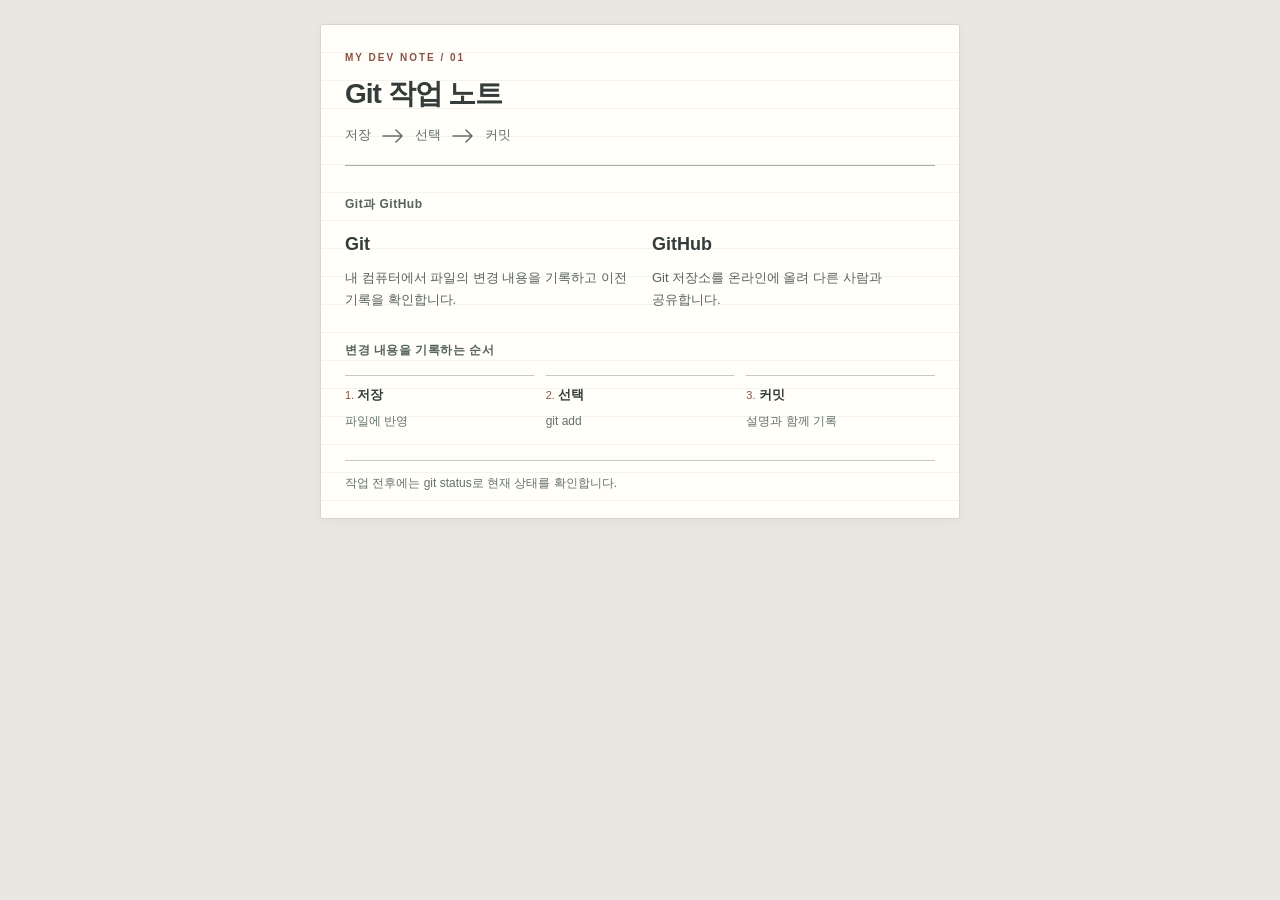
==== git-notes.html @ 7dfa33a7 "GIT과 Github 개념 정리" ====
<!doctype html>
<html lang="ko">
  <head>
    <meta charset="UTF-8" />
    <meta name="viewport" content="width=device-width, initial-scale=1.0" />
    <title>Git 작업 노트</title>
    <link rel="stylesheet" href="git-notes.css" />
  </head>
  <body>
    <main class="note">
      <header>
        <p class="label">MY DEV NOTE / 01</p>

        <h1>Git 작업 노트</h1>
        <p
          class="note-sequence"
          aria-label="저장, 선택, 커밋 순서로 변경 내용을 기록합니다."
        >
          <span>저장</span>
          <svg
            class="flow-arrow"
            viewBox="0 0 24 16"
            aria-hidden="true"
            focusable="false"
          >
            <path d="M2 8h19M15 2l6 6-6 6" />
          </svg>
          <span>선택</span>
          <svg
            class="flow-arrow"
            viewBox="0 0 24 16"
            aria-hidden="true"
            focusable="false"
          >
            <path d="M2 8h19M15 2l6 6-6 6" />
          </svg>
          <span>커밋</span>
        </p>
      </header>
      <section class="concepts">
        <h2>Git과 GitHub</h2>
        <dl>
          <div>
            <dt>Git</dt>
            <dd>
              내 컴퓨터에서 파일의 변경 내용을 기록하고 이전 기록을 확인합니다.
            </dd>
          </div>
          <div>
            <dt>GitHub</dt>
            <dd>Git 저장소를 온라인에 올려 다른 사람과 공유합니다.</dd>
          </div>
        </dl>
      </section>
      <section class="workflow">
        <h2>변경 내용을 기록하는 순서</h2>
        <ol>
          <li><strong>저장</strong><span>파일에 반영</span></li>
          <li><strong>선택</strong><span>git add</span></li>
          <li><strong>커밋</strong><span>설명과 함께 기록</span></li>
        </ol>
      </section>
      <footer>작업 전후에는 git status로 현재 상태를 확인합니다.</footer>
    </main>
  </body>
</html>
---- git-notes.css ----
* {
  box-sizing: border-box;
}

body {
  margin: 0;
  padding: 24px 16px;
  background: #e9e7e2;
  color: #343b3b;
  font-family: -apple-system, BlinkMacSystemFont, "Segoe UI", sans-serif;
  font-size: 14px;
  line-height: 1.75;
  word-break: keep-all;
  overflow-wrap: break-word;
}

.note {
  max-width: 640px;
  margin: 0 auto;
  padding: 24px;
  background-color: #fffef9;
  background-image: repeating-linear-gradient(
    to bottom,
    transparent 0,
    transparent 27px,
    #8497a51a 27px,
    #8497a51a 28px
  );
  border: 1px solid #d9d6ce;
  border-radius: 2px;
  box-shadow: 0 3px 12px #343b3b0a;
}

.note > header {
  padding-bottom: 18px;
  border-bottom: 1px solid #a8ada6;
}

.label {
  margin: 0;
  color: #8a5145;
  font-size: 10px;
  font-weight: 600;
  letter-spacing: 2px;
}

h1 {
  margin: 8px 0 12px;
  font-size: 28px;
  font-weight: 650;
  letter-spacing: -1px;
  line-height: 1.35;
}

p {
  margin: 0;
}

.note-sequence {
  display: flex;
  align-items: center;
  gap: 10px;
  color: #626d69;
  font-size: 13px;
}

.flow-arrow {
  width: 24px;
  height: 16px;
  fill: none;
  stroke: currentColor;
  stroke-width: 1.5;
  stroke-linecap: round;
  stroke-linejoin: round;
  flex-shrink: 0;
}

section {
  margin-top: 28px;
}

h2 {
  margin: 0 0 14px;
  color: #56625c;
  font-size: 12px;
  font-weight: 600;
  letter-spacing: 0.5px;
}

dl {
  display: grid;
  grid-template-columns: 1fr 1fr;
  gap: 24px;
  margin: 0;
}

dt {
  color: #343b3b;
  font-size: 18px;
  font-weight: 650;
}

dd {
  margin: 6px 0 0;
  color: #59625e;
  font-size: 13px;
}

ol {
  display: grid;
  grid-template-columns: repeat(3, minmax(0, 1fr));
  gap: 12px;
  margin: 0;
  padding: 0;
  list-style-position: inside;
}

li {
  padding-top: 8px;
  border-top: 1px solid #c6cac2;
  font-size: 13px;
}

li::marker {
  color: #8a5145;
  font-size: 11px;
}

li span {
  display: block;
  margin-top: 4px;
  color: #65716b;
  font-size: 12px;
}

footer {
  margin-top: 28px;
  padding-top: 12px;
  border-top: 1px solid #c6cac2;
  color: #65716b;
  font-size: 12px;
}

@media (max-width: 480px) {
  dl {
    grid-template-columns: 1fr;
    gap: 16px;
  }
}
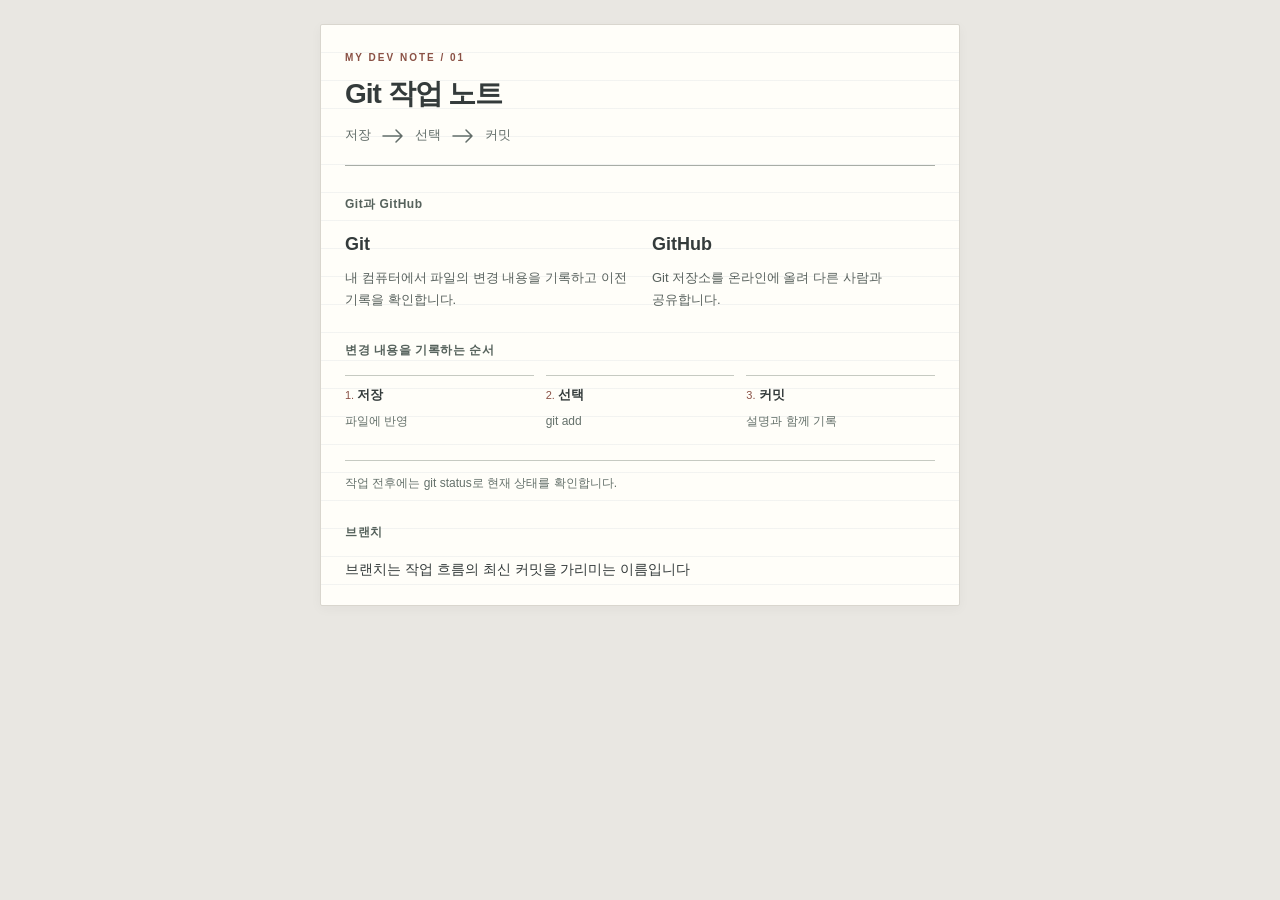
==== commit 8342f325: "브랜치 설명 추가" ====
--- a/git-notes.html
+++ b/git-notes.html
@@ -61,6 +61,10 @@
         </ol>
       </section>
       <footer>작업 전후에는 git status로 현재 상태를 확인합니다.</footer>
+      <section>
+        <h2>브랜치</h2>
+        <p>브랜치는 작업 흐름의 최신 커밋을 가리미는 이름입니다</p>
+      </section>
     </main>
   </body>
 </html>
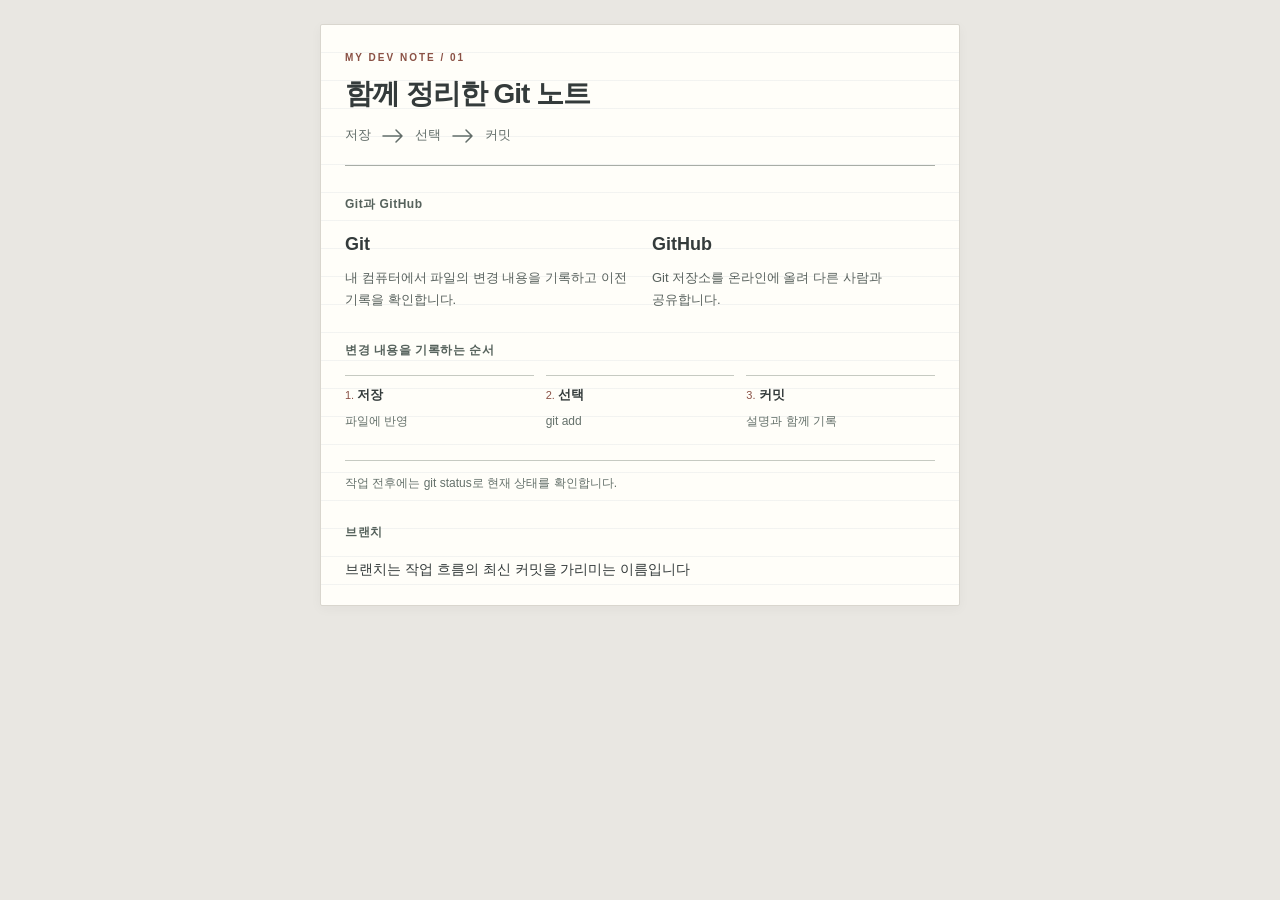
==== commit ea001fd5: "함께 보는 노트 제목 변경" ====
--- a/git-notes.html
+++ b/git-notes.html
@@ -11,7 +11,7 @@
       <header>
         <p class="label">MY DEV NOTE / 01</p>
 
-        <h1>Git 작업 노트</h1>
+        <h1>함께 정리한 Git 노트</h1>
         <p
           class="note-sequence"
           aria-label="저장, 선택, 커밋 순서로 변경 내용을 기록합니다."
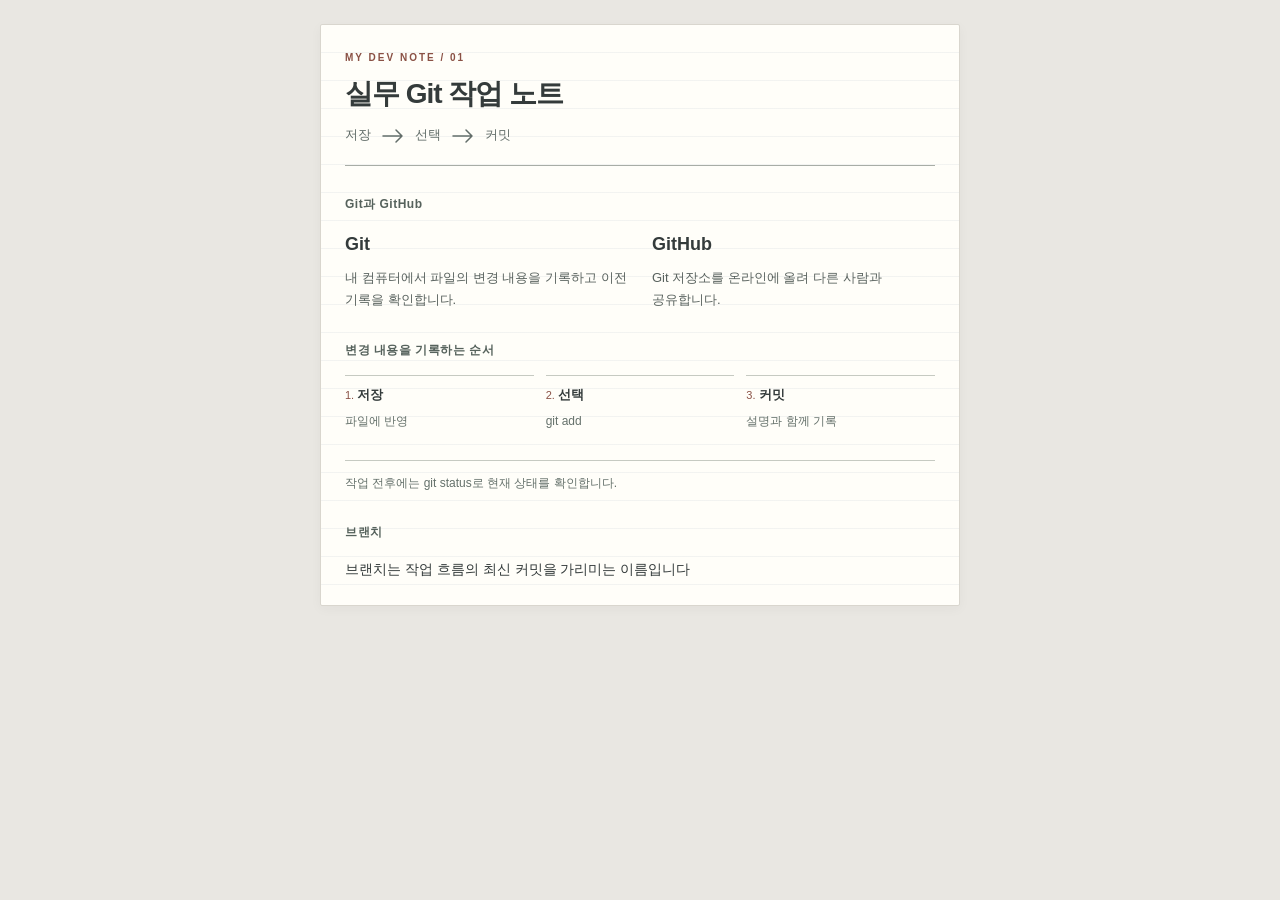
==== commit acf03500: "실무 노트 제목 변경" ====
--- a/git-notes.html
+++ b/git-notes.html
@@ -11,7 +11,7 @@
       <header>
         <p class="label">MY DEV NOTE / 01</p>
 
-        <h1>함께 정리한 Git 노트</h1>
+        <h1>실무 Git 작업 노트</h1>
         <p
           class="note-sequence"
           aria-label="저장, 선택, 커밋 순서로 변경 내용을 기록합니다."
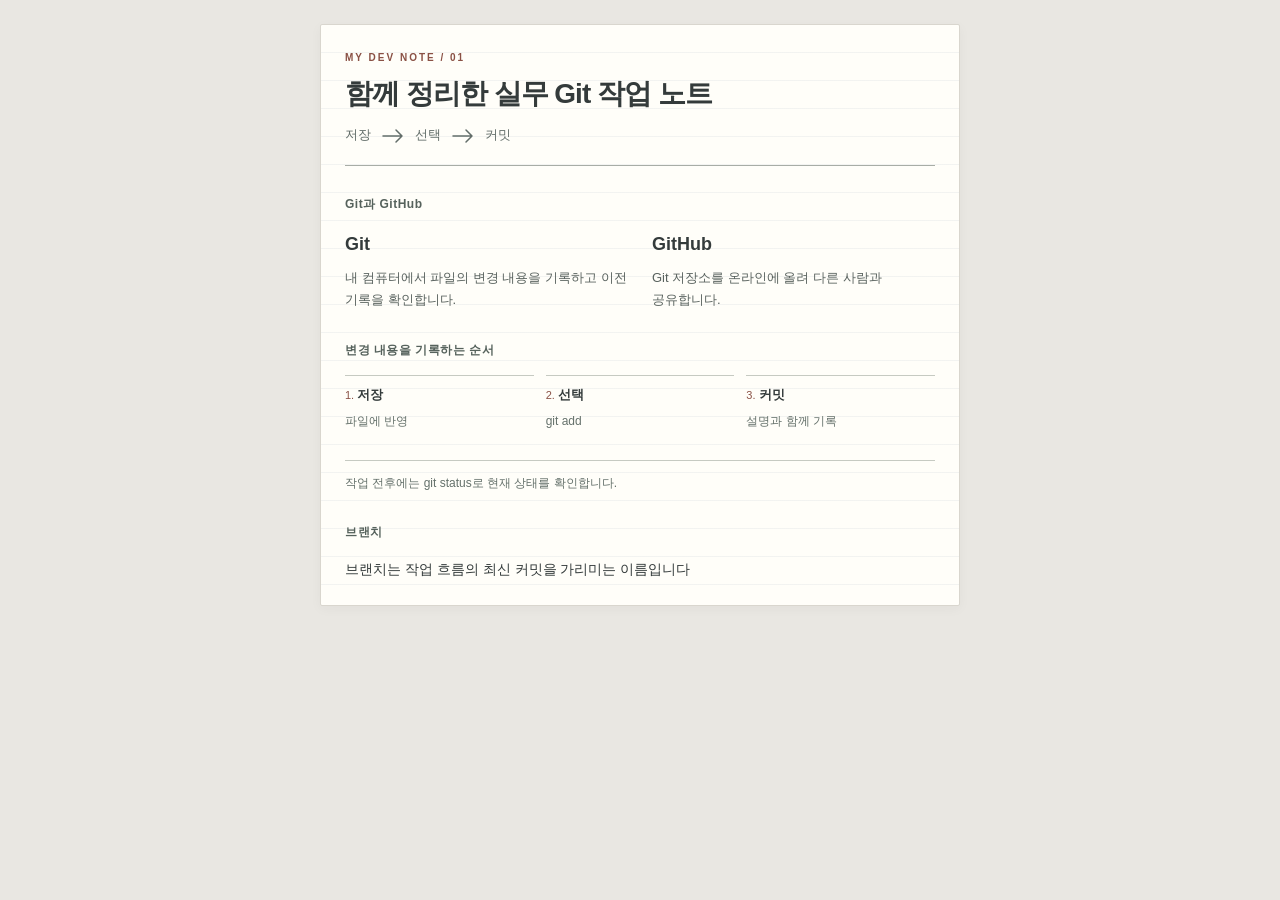
==== commit 20c1c812: "Git 노트 제목 충돌 해결" ====
--- a/git-notes.html
+++ b/git-notes.html
@@ -11,7 +11,7 @@
       <header>
         <p class="label">MY DEV NOTE / 01</p>
 
-        <h1>실무 Git 작업 노트</h1>
+        <h1>함께 정리한 실무 Git 작업 노트</h1>
         <p
           class="note-sequence"
           aria-label="저장, 선택, 커밋 순서로 변경 내용을 기록합니다."
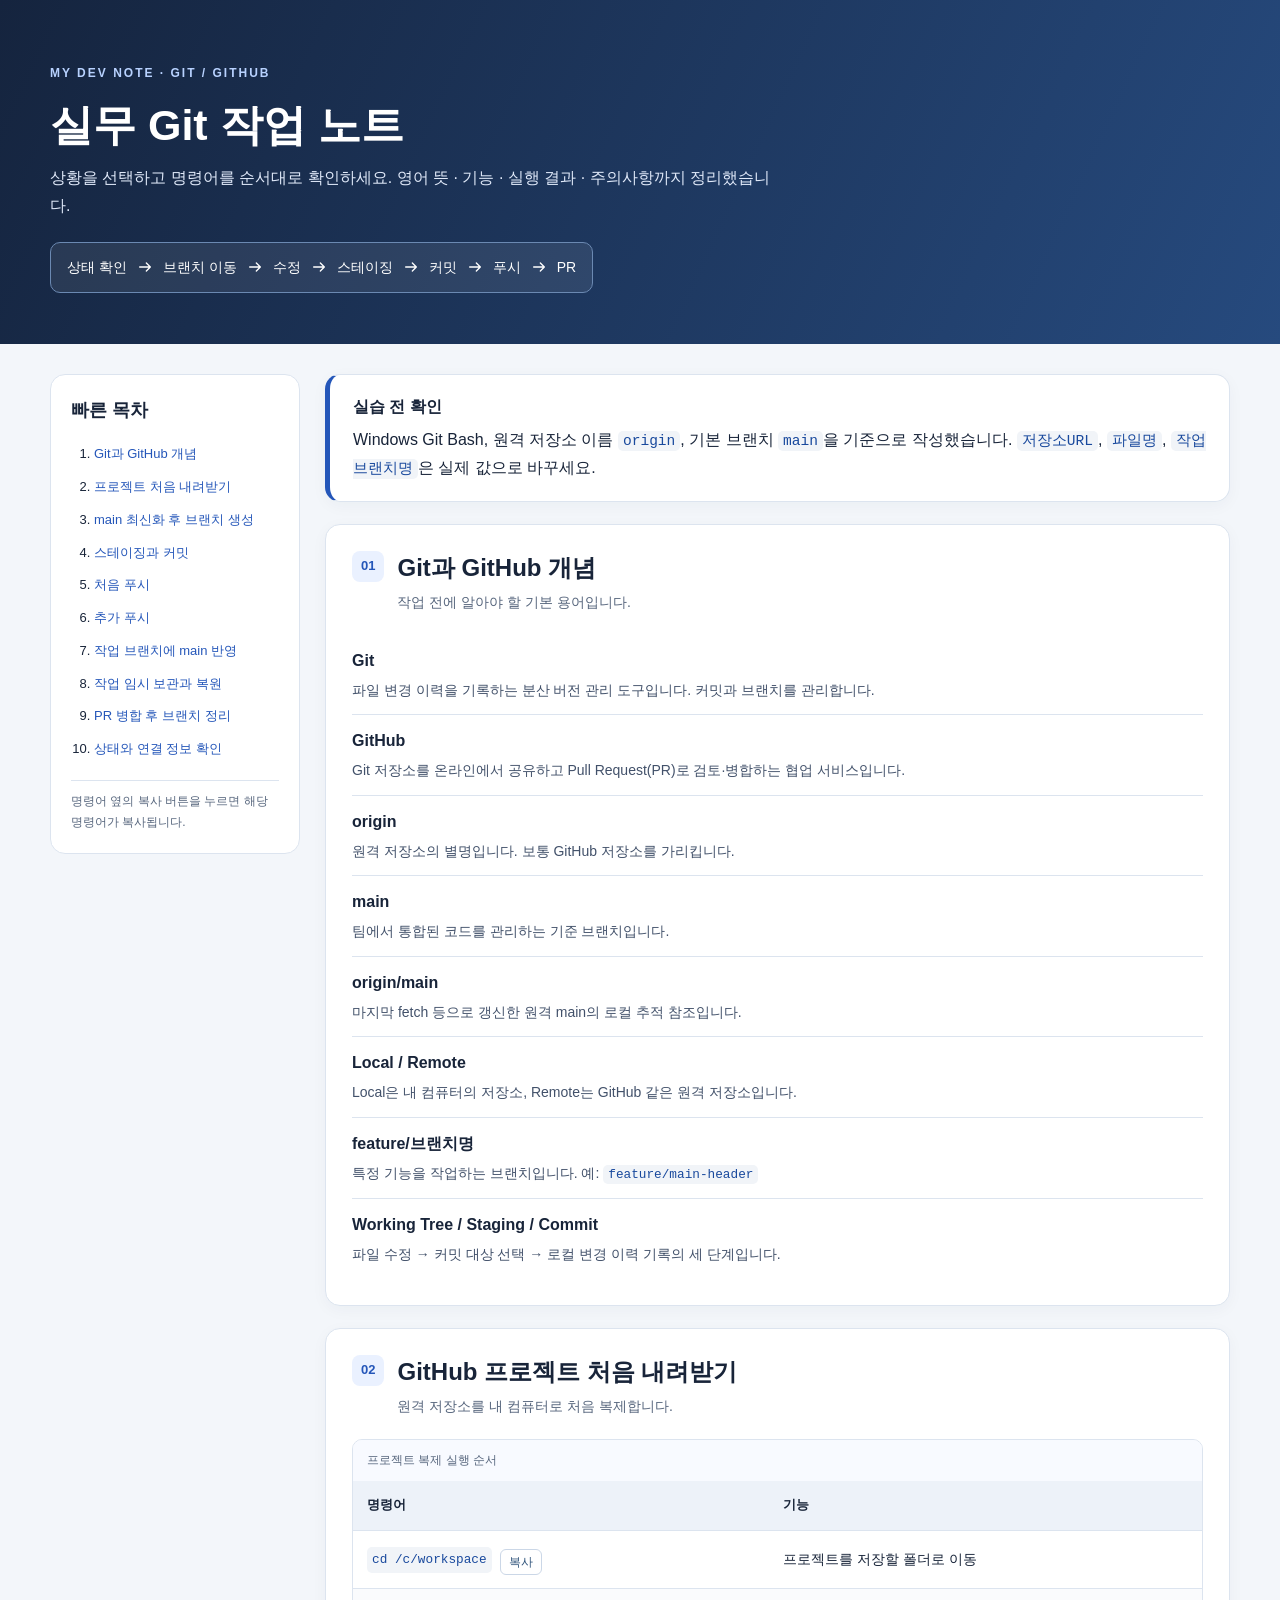
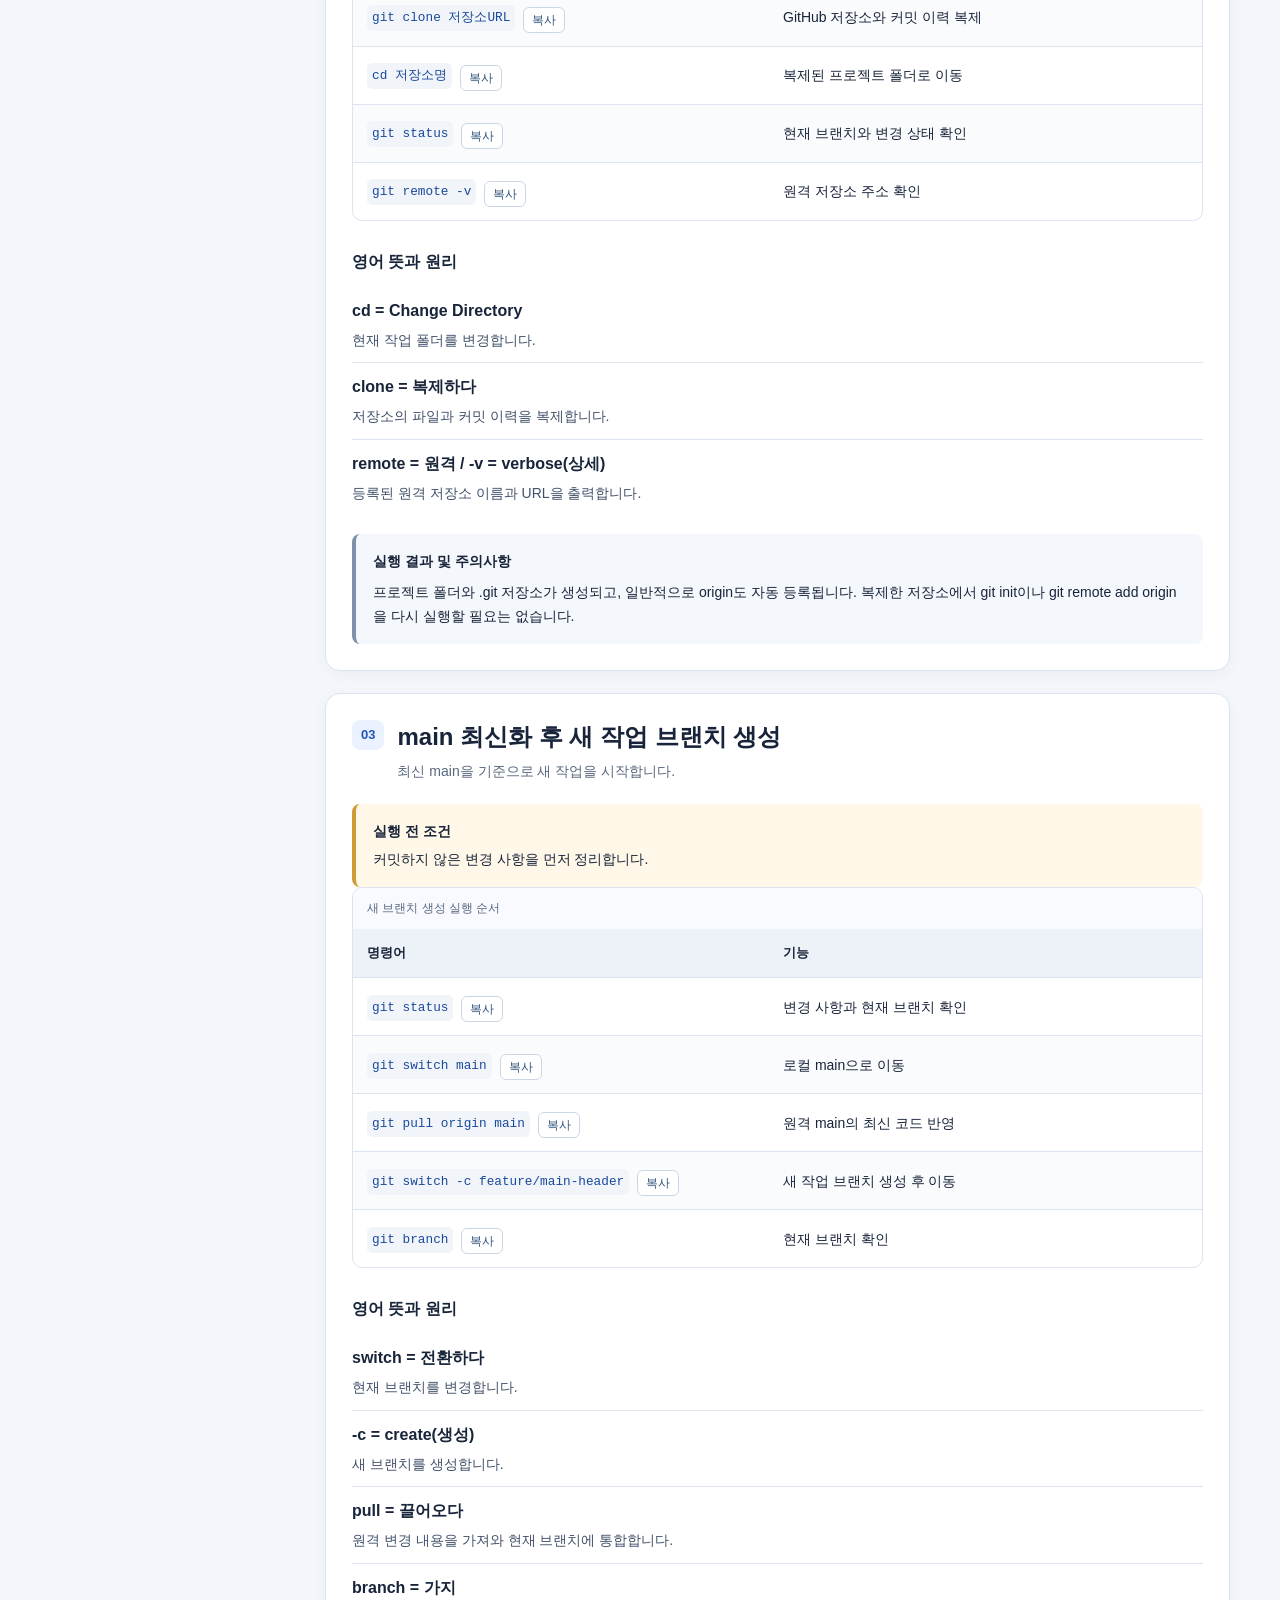
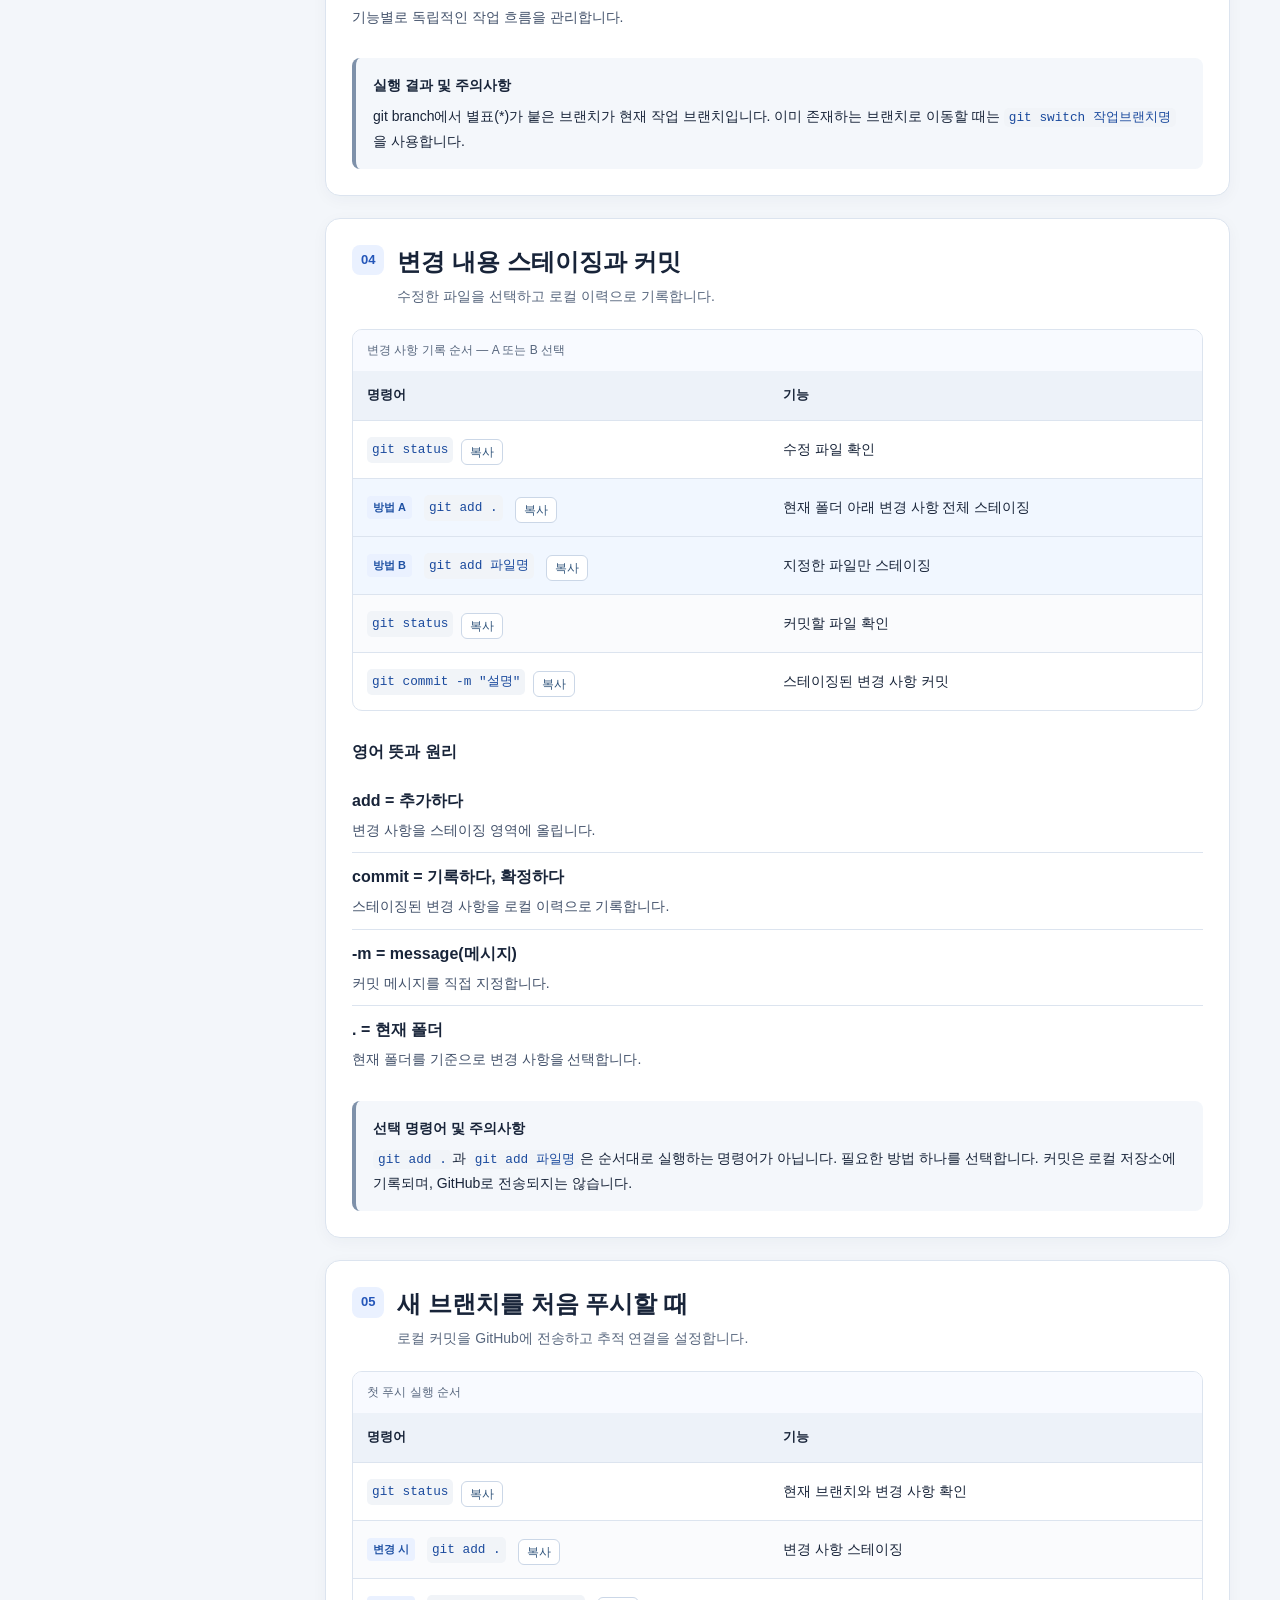
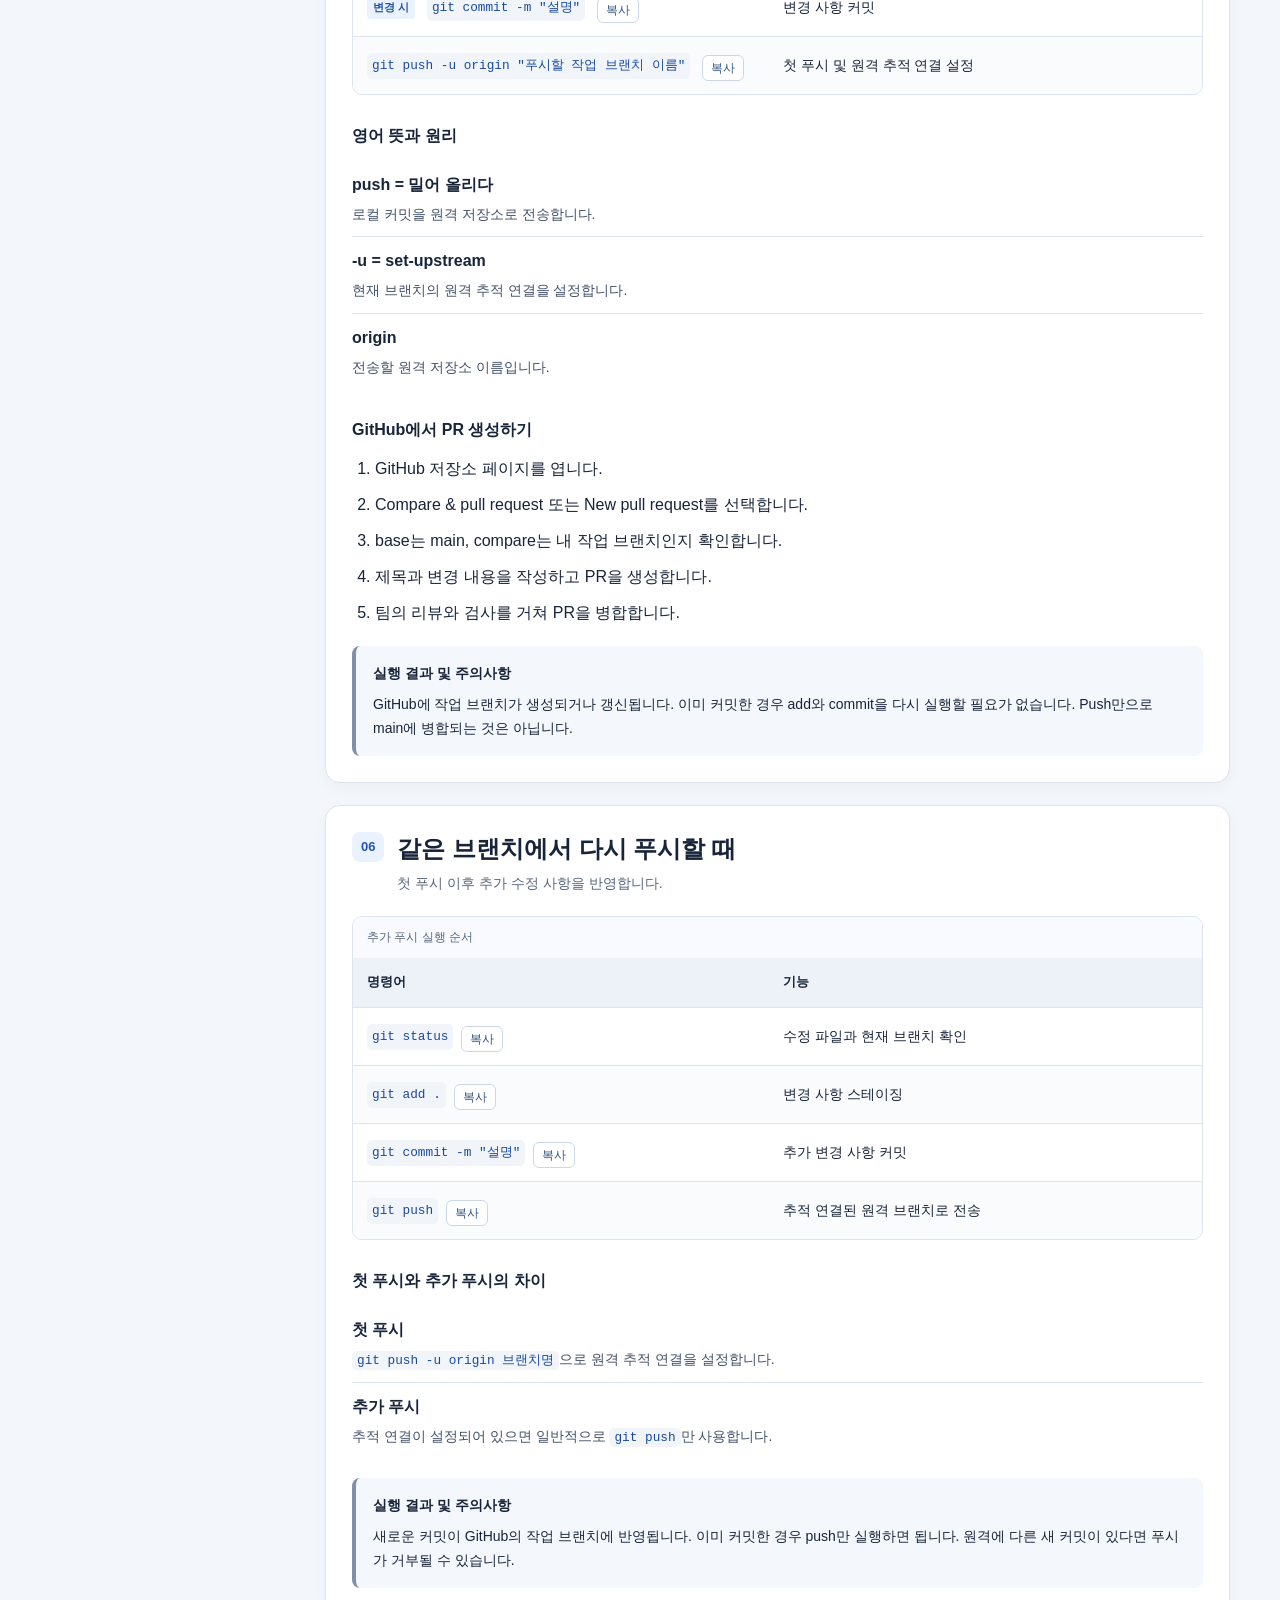
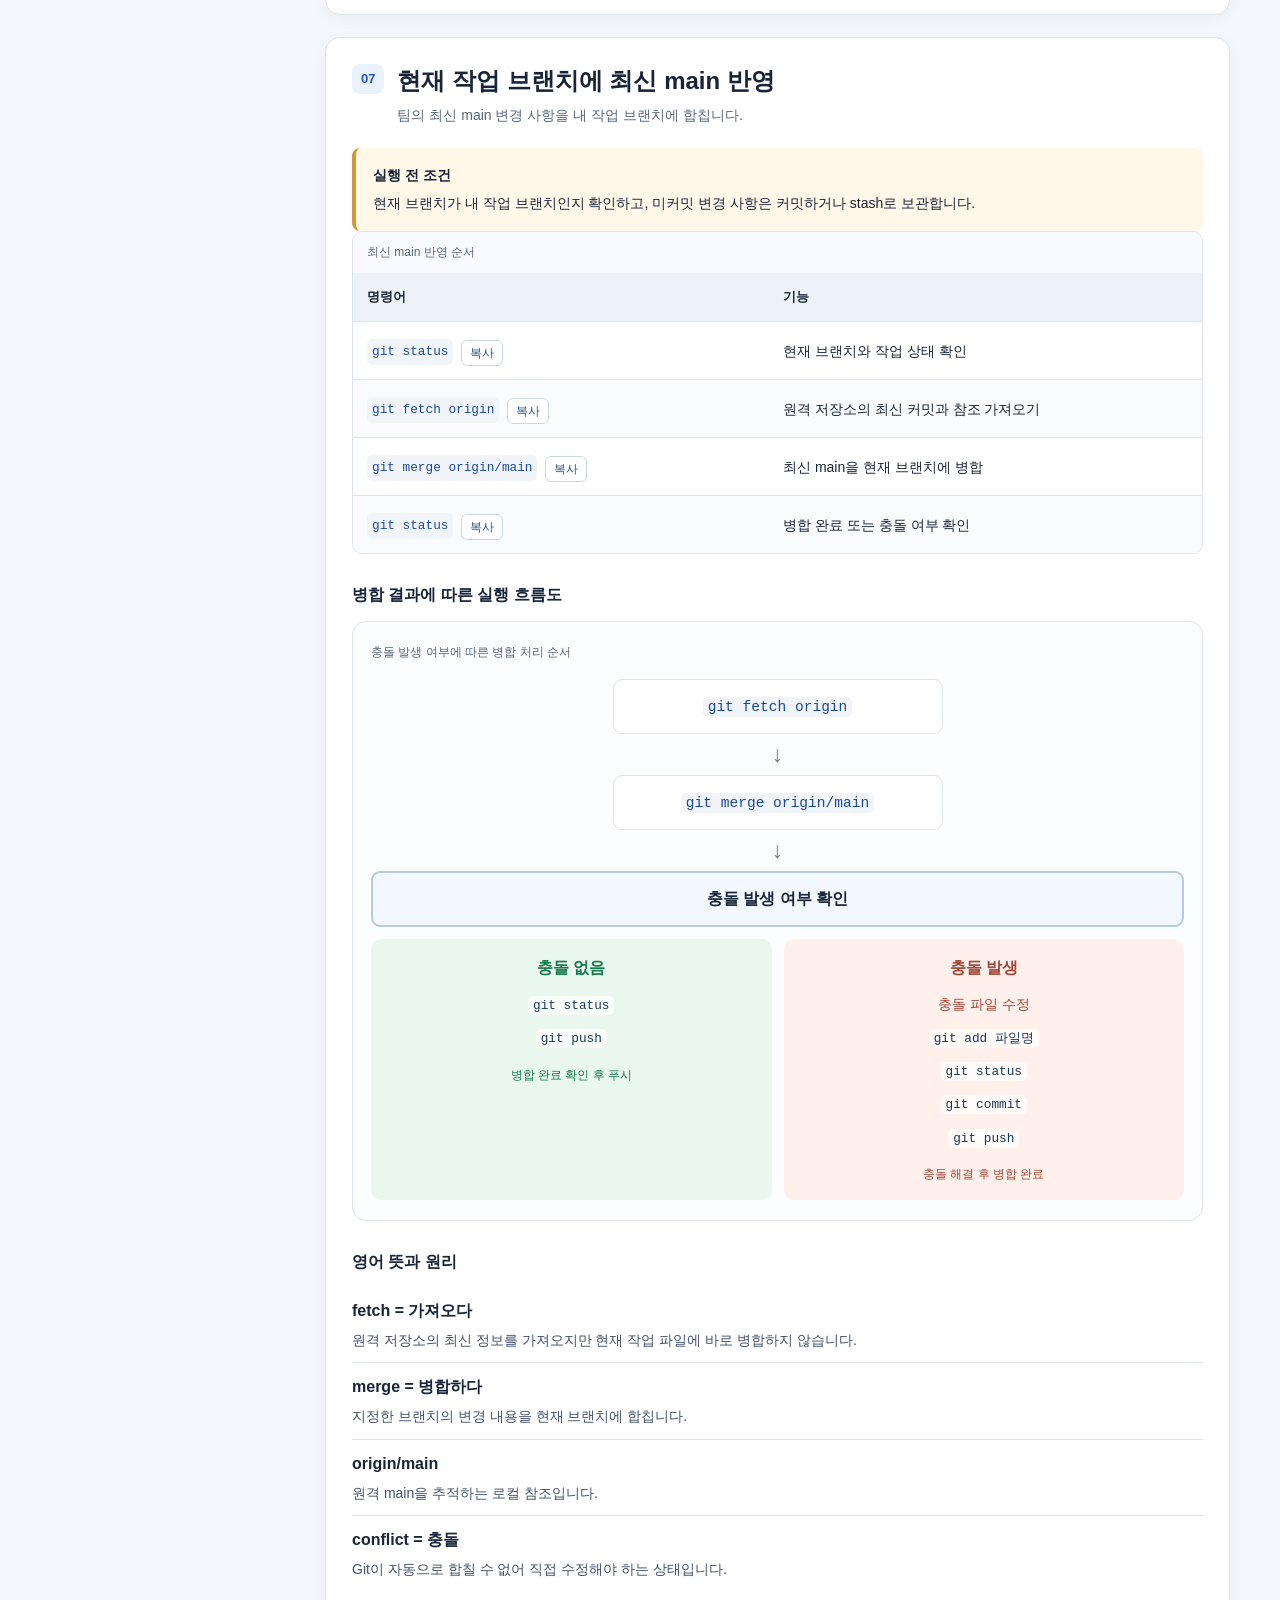
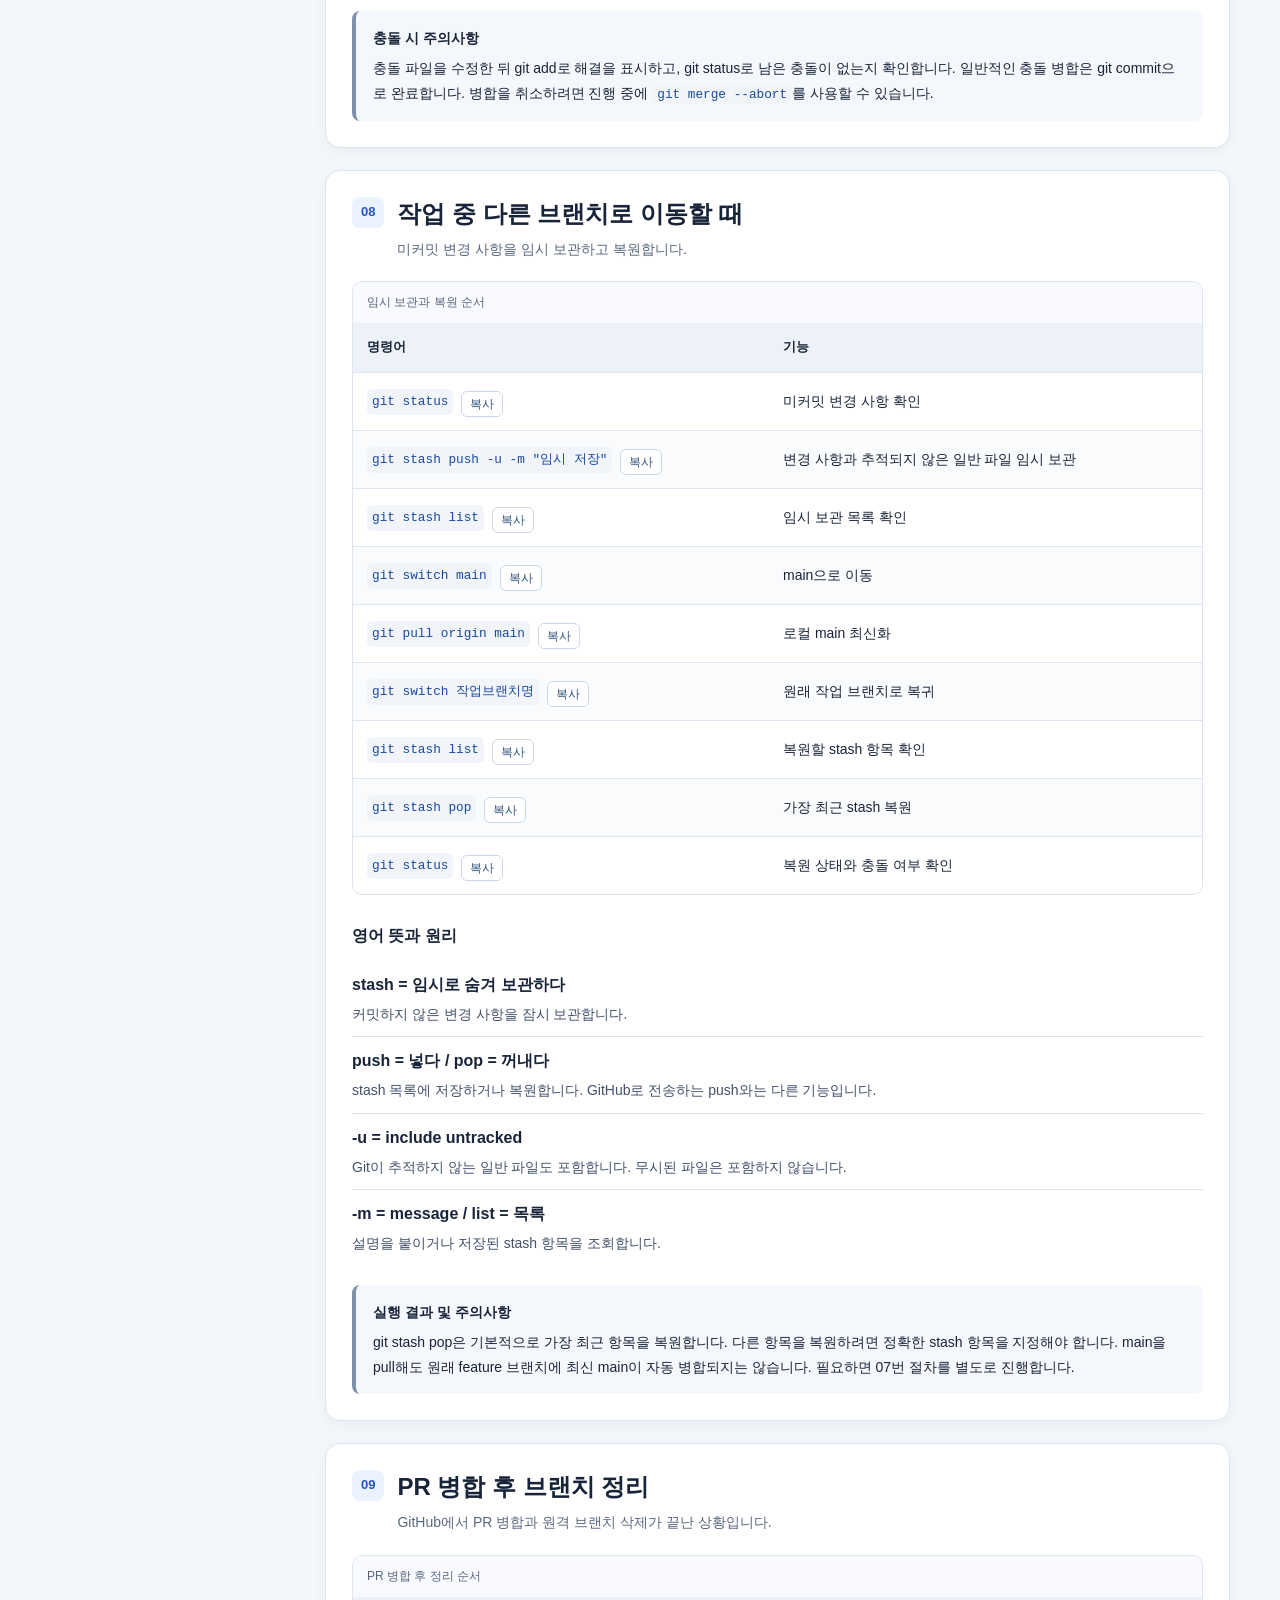
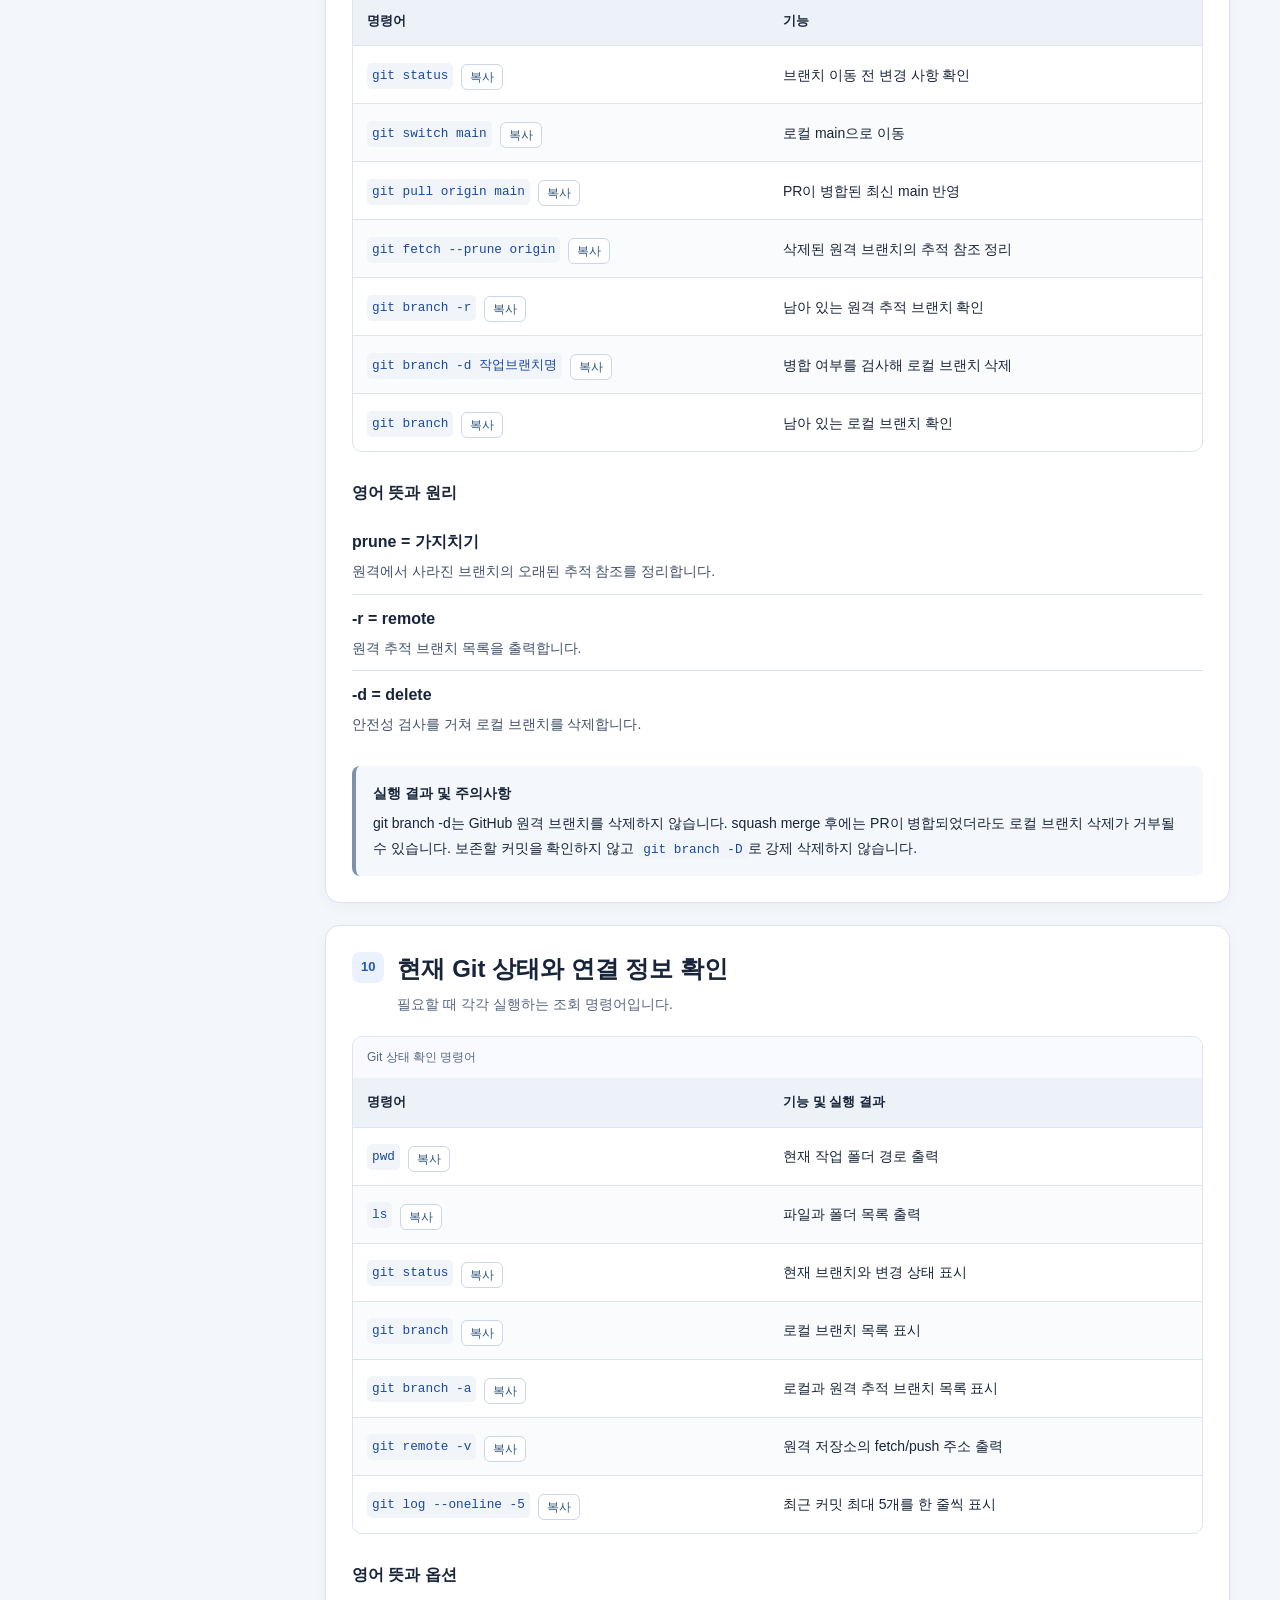
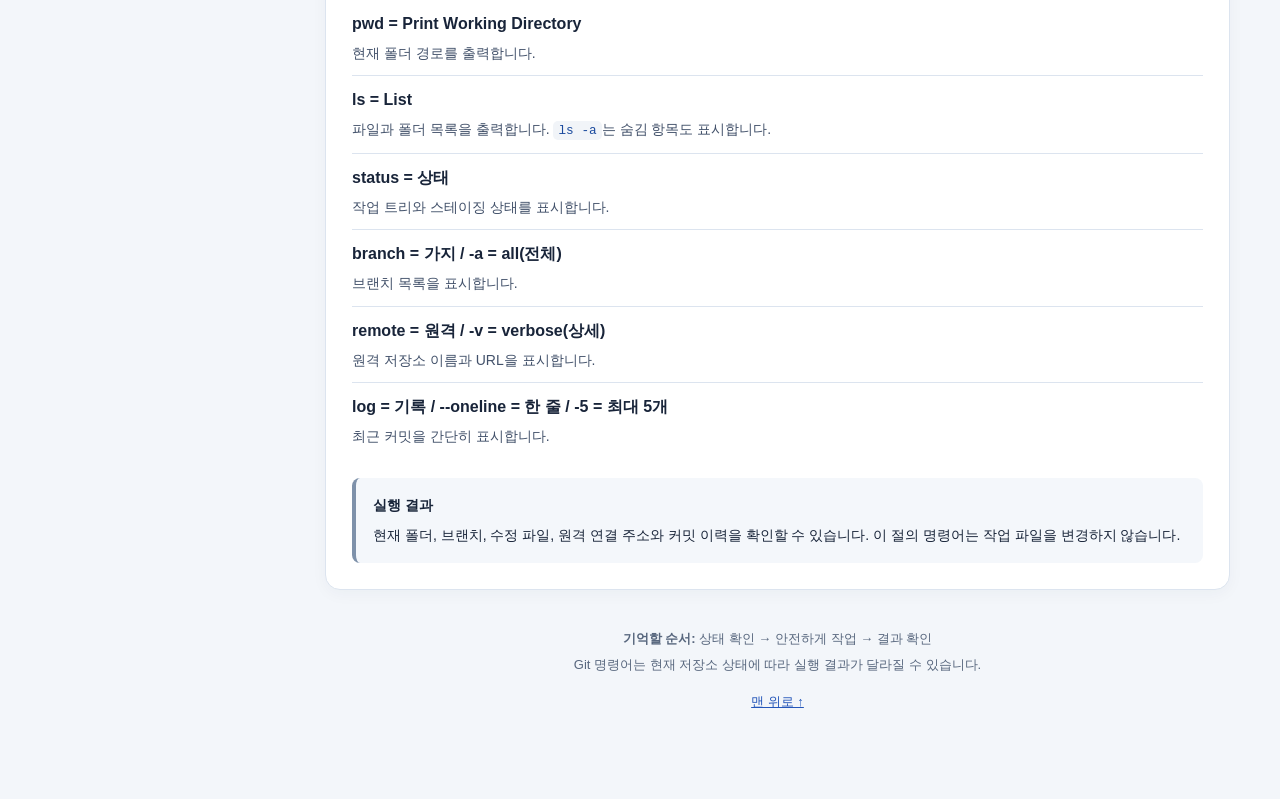
==== commit 8bb07837: "git command" ====
--- a/git-notes.html
+++ b/git-notes.html
@@ -3,68 +3,1011 @@
   <head>
     <meta charset="UTF-8" />
     <meta name="viewport" content="width=device-width, initial-scale=1.0" />
-    <title>Git 작업 노트</title>
+    <meta
+      name="description"
+      content="Git Bash와 GitHub 팀 프로젝트를 위한 상황별 Git 명령어 실습 노트"
+    />
+    <title>실무 Git 작업 노트</title>
     <link rel="stylesheet" href="git-notes.css" />
   </head>
   <body>
-    <main class="note">
-      <header>
-        <p class="label">MY DEV NOTE / 01</p>
-
-        <h1>함께 정리한 실무 Git 작업 노트</h1>
-        <p
-          class="note-sequence"
-          aria-label="저장, 선택, 커밋 순서로 변경 내용을 기록합니다."
-        >
-          <span>저장</span>
-          <svg
-            class="flow-arrow"
-            viewBox="0 0 24 16"
-            aria-hidden="true"
-            focusable="false"
-          >
-            <path d="M2 8h19M15 2l6 6-6 6" />
+    <a class="skip" href="#main-content">본문 바로가기</a>
+
+    <header class="site-header">
+      <div class="shell">
+        <p class="eyebrow">MY DEV NOTE · GIT / GITHUB</p>
+        <h1>실무 Git 작업 노트</h1>
+        <p class="intro">
+          상황을 선택하고 명령어를 순서대로 확인하세요. 영어 뜻 · 기능 · 실행
+          결과 · 주의사항까지 정리했습니다.
+        </p>
+
+        <div class="quickline" aria-label="Git 작업 순서">
+          <span>상태 확인</span>
+
+          <svg viewBox="0 0 24 24" aria-hidden="true">
+            <path d="M4 12H20M14 6L20 12L14 18" />
           </svg>
-          <span>선택</span>
-          <svg
-            class="flow-arrow"
-            viewBox="0 0 24 16"
-            aria-hidden="true"
-            focusable="false"
-          >
-            <path d="M2 8h19M15 2l6 6-6 6" />
+
+          <span>브랜치 이동</span>
+
+          <svg viewBox="0 0 24 24" aria-hidden="true">
+            <path d="M4 12H20M14 6L20 12L14 18" />
           </svg>
+
+          <span>수정</span>
+
+          <svg viewBox="0 0 24 24" aria-hidden="true">
+            <path d="M4 12H20M14 6L20 12L14 18" />
+          </svg>
+
+          <span>스테이징</span>
+
+          <svg viewBox="0 0 24 24" aria-hidden="true">
+            <path d="M4 12H20M14 6L20 12L14 18" />
+          </svg>
+
           <span>커밋</span>
+
+          <svg viewBox="0 0 24 24" aria-hidden="true">
+            <path d="M4 12H20M14 6L20 12L14 18" />
+          </svg>
+
+          <span>푸시</span>
+
+          <svg viewBox="0 0 24 24" aria-hidden="true">
+            <path d="M4 12H20M14 6L20 12L14 18" />
+          </svg>
+
+          <span>PR</span>
+        </div>
+      </div>
+    </header>
+
+    <div class="shell layout">
+      <!-- 빠른 목차 -->
+      <nav class="toc" aria-label="상황별 목차">
+        <h2>빠른 목차</h2>
+        <ol>
+          <li><a href="#concepts">Git과 GitHub 개념</a></li>
+          <li><a href="#clone">프로젝트 처음 내려받기</a></li>
+          <li><a href="#branch">main 최신화 후 브랜치 생성</a></li>
+          <li><a href="#commit">스테이징과 커밋</a></li>
+          <li><a href="#first-push">처음 푸시</a></li>
+          <li><a href="#next-push">추가 푸시</a></li>
+          <li><a href="#merge">작업 브랜치에 main 반영</a></li>
+          <li><a href="#stash">작업 임시 보관과 복원</a></li>
+          <li><a href="#prune">PR 병합 후 브랜치 정리</a></li>
+          <li><a href="#inspect">상태와 연결 정보 확인</a></li>
+        </ol>
+        <p class="toc-hint">
+          명령어 옆의 복사 버튼을 누르면 해당 명령어가 복사됩니다.
         </p>
-      </header>
-      <section class="concepts">
-        <h2>Git과 GitHub</h2>
-        <dl>
-          <div>
-            <dt>Git</dt>
-            <dd>
-              내 컴퓨터에서 파일의 변경 내용을 기록하고 이전 기록을 확인합니다.
-            </dd>
-          </div>
-          <div>
-            <dt>GitHub</dt>
-            <dd>Git 저장소를 온라인에 올려 다른 사람과 공유합니다.</dd>
-          </div>
-        </dl>
-      </section>
-      <section class="workflow">
-        <h2>변경 내용을 기록하는 순서</h2>
-        <ol>
-          <li><strong>저장</strong><span>파일에 반영</span></li>
-          <li><strong>선택</strong><span>git add</span></li>
-          <li><strong>커밋</strong><span>설명과 함께 기록</span></li>
-        </ol>
-      </section>
-      <footer>작업 전후에는 git status로 현재 상태를 확인합니다.</footer>
-      <section>
-        <h2>브랜치</h2>
-        <p>브랜치는 작업 흐름의 최신 커밋을 가리미는 이름입니다</p>
-      </section>
-    </main>
+      </nav>
+
+      <main id="main-content" class="content">
+        <div class="notice">
+          <strong>실습 전 확인</strong>
+          <p>
+            Windows Git Bash, 원격 저장소 이름
+            <code>origin</code>, 기본 브랜치 <code>main</code>을 기준으로
+            작성했습니다. <code>저장소URL</code>, <code>파일명</code>,
+            <code>작업브랜치명</code>은 실제 값으로 바꾸세요.
+          </p>
+        </div>
+
+        <!-- 01. 기본 개념 -->
+        <section id="concepts" class="panel concepts">
+          <div class="section-head">
+            <span class="number">01</span>
+            <div>
+              <h2>Git과 GitHub 개념</h2>
+              <p>작업 전에 알아야 할 기본 용어입니다.</p>
+            </div>
+          </div>
+
+          <dl class="definitions">
+            <div>
+              <dt>Git</dt>
+              <dd>
+                파일 변경 이력을 기록하는 분산 버전 관리 도구입니다. 커밋과
+                브랜치를 관리합니다.
+              </dd>
+            </div>
+            <div>
+              <dt>GitHub</dt>
+              <dd>
+                Git 저장소를 온라인에서 공유하고 Pull Request(PR)로
+                검토·병합하는 협업 서비스입니다.
+              </dd>
+            </div>
+            <div>
+              <dt>origin</dt>
+              <dd>
+                원격 저장소의 별명입니다. 보통 GitHub 저장소를 가리킵니다.
+              </dd>
+            </div>
+            <div>
+              <dt>main</dt>
+              <dd>팀에서 통합된 코드를 관리하는 기준 브랜치입니다.</dd>
+            </div>
+            <div>
+              <dt>origin/main</dt>
+              <dd>
+                마지막 fetch 등으로 갱신한 원격 main의 로컬 추적 참조입니다.
+              </dd>
+            </div>
+            <div>
+              <dt>Local / Remote</dt>
+              <dd>
+                Local은 내 컴퓨터의 저장소, Remote는 GitHub 같은 원격
+                저장소입니다.
+              </dd>
+            </div>
+            <div>
+              <dt>feature/브랜치명</dt>
+              <dd>
+                특정 기능을 작업하는 브랜치입니다. 예:
+                <code>feature/main-header</code>
+              </dd>
+            </div>
+            <div>
+              <dt>Working Tree / Staging / Commit</dt>
+              <dd>
+                파일 수정 → 커밋 대상 선택 → 로컬 변경 이력 기록의 세
+                단계입니다.
+              </dd>
+            </div>
+          </dl>
+        </section>
+
+        <!-- 02. 프로젝트 처음 내려받기 -->
+        <section id="clone" class="panel clone">
+          <div class="section-head">
+            <span class="number">02</span>
+            <div>
+              <h2>GitHub 프로젝트 처음 내려받기</h2>
+              <p>원격 저장소를 내 컴퓨터로 처음 복제합니다.</p>
+            </div>
+          </div>
+
+          <div class="table-scroll">
+            <table>
+              <caption>
+                프로젝트 복제 실행 순서
+              </caption>
+              <thead>
+                <tr>
+                  <th scope="col">명령어</th>
+                  <th scope="col">기능</th>
+                </tr>
+              </thead>
+              <tbody>
+                <tr>
+                  <td><code>cd /c/workspace</code></td>
+                  <td>프로젝트를 저장할 폴더로 이동</td>
+                </tr>
+                <tr>
+                  <td><code>git clone 저장소URL</code></td>
+                  <td>GitHub 저장소와 커밋 이력 복제</td>
+                </tr>
+                <tr>
+                  <td><code>cd 저장소명</code></td>
+                  <td>복제된 프로젝트 폴더로 이동</td>
+                </tr>
+                <tr>
+                  <td><code>git status</code></td>
+                  <td>현재 브랜치와 변경 상태 확인</td>
+                </tr>
+                <tr>
+                  <td><code>git remote -v</code></td>
+                  <td>원격 저장소 주소 확인</td>
+                </tr>
+              </tbody>
+            </table>
+          </div>
+
+          <h3>영어 뜻과 원리</h3>
+          <dl class="definitions compact">
+            <div>
+              <dt>cd = Change Directory</dt>
+              <dd>현재 작업 폴더를 변경합니다.</dd>
+            </div>
+            <div>
+              <dt>clone = 복제하다</dt>
+              <dd>저장소의 파일과 커밋 이력을 복제합니다.</dd>
+            </div>
+            <div>
+              <dt>remote = 원격 / -v = verbose(상세)</dt>
+              <dd>등록된 원격 저장소 이름과 URL을 출력합니다.</dd>
+            </div>
+          </dl>
+
+          <div class="tip">
+            <strong>실행 결과 및 주의사항</strong>
+            <p>
+              프로젝트 폴더와 .git 저장소가 생성되고, 일반적으로 origin도 자동
+              등록됩니다. 복제한 저장소에서 git init이나 git remote add origin을
+              다시 실행할 필요는 없습니다.
+            </p>
+          </div>
+        </section>
+
+        <!-- 03. 브랜치 생성 -->
+        <section id="branch" class="panel branch">
+          <div class="section-head">
+            <span class="number">03</span>
+            <div>
+              <h2>main 최신화 후 새 작업 브랜치 생성</h2>
+              <p>최신 main을 기준으로 새 작업을 시작합니다.</p>
+            </div>
+          </div>
+
+          <div class="precondition">
+            <strong>실행 전 조건</strong>
+            <span>커밋하지 않은 변경 사항을 먼저 정리합니다.</span>
+          </div>
+
+          <div class="table-scroll">
+            <table>
+              <caption>
+                새 브랜치 생성 실행 순서
+              </caption>
+              <thead>
+                <tr>
+                  <th scope="col">명령어</th>
+                  <th scope="col">기능</th>
+                </tr>
+              </thead>
+              <tbody>
+                <tr>
+                  <td><code>git status</code></td>
+                  <td>변경 사항과 현재 브랜치 확인</td>
+                </tr>
+                <tr>
+                  <td><code>git switch main</code></td>
+                  <td>로컬 main으로 이동</td>
+                </tr>
+                <tr>
+                  <td><code>git pull origin main</code></td>
+                  <td>원격 main의 최신 코드 반영</td>
+                </tr>
+                <tr>
+                  <td><code>git switch -c feature/main-header</code></td>
+                  <td>새 작업 브랜치 생성 후 이동</td>
+                </tr>
+                <tr>
+                  <td><code>git branch</code></td>
+                  <td>현재 브랜치 확인</td>
+                </tr>
+              </tbody>
+            </table>
+          </div>
+
+          <h3>영어 뜻과 원리</h3>
+          <dl class="definitions compact">
+            <div>
+              <dt>switch = 전환하다</dt>
+              <dd>현재 브랜치를 변경합니다.</dd>
+            </div>
+            <div>
+              <dt>-c = create(생성)</dt>
+              <dd>새 브랜치를 생성합니다.</dd>
+            </div>
+            <div>
+              <dt>pull = 끌어오다</dt>
+              <dd>원격 변경 내용을 가져와 현재 브랜치에 통합합니다.</dd>
+            </div>
+            <div>
+              <dt>branch = 가지</dt>
+              <dd>기능별로 독립적인 작업 흐름을 관리합니다.</dd>
+            </div>
+          </dl>
+
+          <div class="tip">
+            <strong>실행 결과 및 주의사항</strong>
+            <p>
+              git branch에서 별표(*)가 붙은 브랜치가 현재 작업 브랜치입니다.
+              이미 존재하는 브랜치로 이동할 때는
+              <code>git switch 작업브랜치명</code>을 사용합니다.
+            </p>
+          </div>
+        </section>
+
+        <!-- 04. 스테이징과 커밋 -->
+        <section id="commit" class="panel commit">
+          <div class="section-head">
+            <span class="number">04</span>
+            <div>
+              <h2>변경 내용 스테이징과 커밋</h2>
+              <p>수정한 파일을 선택하고 로컬 이력으로 기록합니다.</p>
+            </div>
+          </div>
+
+          <div class="table-scroll">
+            <table>
+              <caption>
+                변경 사항 기록 순서 — A 또는 B 선택
+              </caption>
+              <thead>
+                <tr>
+                  <th scope="col">명령어</th>
+                  <th scope="col">기능</th>
+                </tr>
+              </thead>
+              <tbody>
+                <tr>
+                  <td><code>git status</code></td>
+                  <td>수정 파일 확인</td>
+                </tr>
+                <tr class="choice">
+                  <td>
+                    <span class="chip">방법 A</span>
+                    <code>git add .</code>
+                  </td>
+                  <td>현재 폴더 아래 변경 사항 전체 스테이징</td>
+                </tr>
+                <tr class="choice">
+                  <td>
+                    <span class="chip">방법 B</span>
+                    <code>git add 파일명</code>
+                  </td>
+                  <td>지정한 파일만 스테이징</td>
+                </tr>
+                <tr>
+                  <td><code>git status</code></td>
+                  <td>커밋할 파일 확인</td>
+                </tr>
+                <tr>
+                  <td><code>git commit -m "설명"</code></td>
+                  <td>스테이징된 변경 사항 커밋</td>
+                </tr>
+              </tbody>
+            </table>
+          </div>
+
+          <h3>영어 뜻과 원리</h3>
+          <dl class="definitions compact">
+            <div>
+              <dt>add = 추가하다</dt>
+              <dd>변경 사항을 스테이징 영역에 올립니다.</dd>
+            </div>
+            <div>
+              <dt>commit = 기록하다, 확정하다</dt>
+              <dd>스테이징된 변경 사항을 로컬 이력으로 기록합니다.</dd>
+            </div>
+            <div>
+              <dt>-m = message(메시지)</dt>
+              <dd>커밋 메시지를 직접 지정합니다.</dd>
+            </div>
+            <div>
+              <dt>. = 현재 폴더</dt>
+              <dd>현재 폴더를 기준으로 변경 사항을 선택합니다.</dd>
+            </div>
+          </dl>
+
+          <div class="tip">
+            <strong>선택 명령어 및 주의사항</strong>
+            <p>
+              <code>git add .</code>과 <code>git add 파일명</code>은 순서대로
+              실행하는 명령어가 아닙니다. 필요한 방법 하나를 선택합니다. 커밋은
+              로컬 저장소에 기록되며, GitHub로 전송되지는 않습니다.
+            </p>
+          </div>
+        </section>
+
+        <!-- 05. 첫 푸시 -->
+        <section id="first-push" class="panel push">
+          <div class="section-head">
+            <span class="number">05</span>
+            <div>
+              <h2>새 브랜치를 처음 푸시할 때</h2>
+              <p>로컬 커밋을 GitHub에 전송하고 추적 연결을 설정합니다.</p>
+            </div>
+          </div>
+
+          <div class="table-scroll">
+            <table>
+              <caption>
+                첫 푸시 실행 순서
+              </caption>
+              <thead>
+                <tr>
+                  <th scope="col">명령어</th>
+                  <th scope="col">기능</th>
+                </tr>
+              </thead>
+              <tbody>
+                <tr>
+                  <td><code>git status</code></td>
+                  <td>현재 브랜치와 변경 사항 확인</td>
+                </tr>
+                <tr>
+                  <td>
+                    <span class="chip">변경 시</span>
+                    <code>git add .</code>
+                  </td>
+                  <td>변경 사항 스테이징</td>
+                </tr>
+                <tr>
+                  <td>
+                    <span class="chip">변경 시</span>
+                    <code>git commit -m "설명"</code>
+                  </td>
+                  <td>변경 사항 커밋</td>
+                </tr>
+                <tr>
+                  <td>
+                    <code>git push -u origin "푸시할 작업 브랜치 이름"</code>
+                  </td>
+                  <td>첫 푸시 및 원격 추적 연결 설정</td>
+                </tr>
+              </tbody>
+            </table>
+          </div>
+
+          <h3>영어 뜻과 원리</h3>
+          <dl class="definitions compact">
+            <div>
+              <dt>push = 밀어 올리다</dt>
+              <dd>로컬 커밋을 원격 저장소로 전송합니다.</dd>
+            </div>
+            <div>
+              <dt>-u = set-upstream</dt>
+              <dd>현재 브랜치의 원격 추적 연결을 설정합니다.</dd>
+            </div>
+            <div>
+              <dt>origin</dt>
+              <dd>전송할 원격 저장소 이름입니다.</dd>
+            </div>
+          </dl>
+
+          <h3>GitHub에서 PR 생성하기</h3>
+          <ol class="steps">
+            <li>GitHub 저장소 페이지를 엽니다.</li>
+            <li>
+              Compare &amp; pull request 또는 New pull request를 선택합니다.
+            </li>
+            <li>base는 main, compare는 내 작업 브랜치인지 확인합니다.</li>
+            <li>제목과 변경 내용을 작성하고 PR을 생성합니다.</li>
+            <li>팀의 리뷰와 검사를 거쳐 PR을 병합합니다.</li>
+          </ol>
+
+          <div class="tip">
+            <strong>실행 결과 및 주의사항</strong>
+            <p>
+              GitHub에 작업 브랜치가 생성되거나 갱신됩니다. 이미 커밋한 경우
+              add와 commit을 다시 실행할 필요가 없습니다. Push만으로 main에
+              병합되는 것은 아닙니다.
+            </p>
+          </div>
+        </section>
+
+        <!-- 06. 추가 푸시 -->
+        <section id="next-push" class="panel push-again">
+          <div class="section-head">
+            <span class="number">06</span>
+            <div>
+              <h2>같은 브랜치에서 다시 푸시할 때</h2>
+              <p>첫 푸시 이후 추가 수정 사항을 반영합니다.</p>
+            </div>
+          </div>
+
+          <div class="table-scroll">
+            <table>
+              <caption>
+                추가 푸시 실행 순서
+              </caption>
+              <thead>
+                <tr>
+                  <th scope="col">명령어</th>
+                  <th scope="col">기능</th>
+                </tr>
+              </thead>
+              <tbody>
+                <tr>
+                  <td><code>git status</code></td>
+                  <td>수정 파일과 현재 브랜치 확인</td>
+                </tr>
+                <tr>
+                  <td><code>git add .</code></td>
+                  <td>변경 사항 스테이징</td>
+                </tr>
+                <tr>
+                  <td><code>git commit -m "설명"</code></td>
+                  <td>추가 변경 사항 커밋</td>
+                </tr>
+                <tr>
+                  <td><code>git push</code></td>
+                  <td>추적 연결된 원격 브랜치로 전송</td>
+                </tr>
+              </tbody>
+            </table>
+          </div>
+
+          <h3>첫 푸시와 추가 푸시의 차이</h3>
+          <dl class="definitions compact">
+            <div>
+              <dt>첫 푸시</dt>
+              <dd>
+                <code>git push -u origin 브랜치명</code>으로 원격 추적 연결을
+                설정합니다.
+              </dd>
+            </div>
+            <div>
+              <dt>추가 푸시</dt>
+              <dd>
+                추적 연결이 설정되어 있으면 일반적으로 <code>git push</code>만
+                사용합니다.
+              </dd>
+            </div>
+          </dl>
+
+          <div class="tip">
+            <strong>실행 결과 및 주의사항</strong>
+            <p>
+              새로운 커밋이 GitHub의 작업 브랜치에 반영됩니다. 이미 커밋한 경우
+              push만 실행하면 됩니다. 원격에 다른 새 커밋이 있다면 푸시가 거부될
+              수 있습니다.
+            </p>
+          </div>
+        </section>
+
+        <!-- 07. 최신 main 병합 -->
+        <section id="merge" class="panel merge">
+          <div class="section-head">
+            <span class="number">07</span>
+            <div>
+              <h2>현재 작업 브랜치에 최신 main 반영</h2>
+              <p>팀의 최신 main 변경 사항을 내 작업 브랜치에 합칩니다.</p>
+            </div>
+          </div>
+
+          <div class="precondition">
+            <strong>실행 전 조건</strong>
+            <span>
+              현재 브랜치가 내 작업 브랜치인지 확인하고, 미커밋 변경 사항은
+              커밋하거나 stash로 보관합니다.
+            </span>
+          </div>
+
+          <div class="table-scroll">
+            <table>
+              <caption>
+                최신 main 반영 순서
+              </caption>
+              <thead>
+                <tr>
+                  <th scope="col">명령어</th>
+                  <th scope="col">기능</th>
+                </tr>
+              </thead>
+              <tbody>
+                <tr>
+                  <td><code>git status</code></td>
+                  <td>현재 브랜치와 작업 상태 확인</td>
+                </tr>
+                <tr>
+                  <td><code>git fetch origin</code></td>
+                  <td>원격 저장소의 최신 커밋과 참조 가져오기</td>
+                </tr>
+                <tr>
+                  <td><code>git merge origin/main</code></td>
+                  <td>최신 main을 현재 브랜치에 병합</td>
+                </tr>
+                <tr>
+                  <td><code>git status</code></td>
+                  <td>병합 완료 또는 충돌 여부 확인</td>
+                </tr>
+              </tbody>
+            </table>
+          </div>
+
+          <!-- 병합 흐름도 -->
+          <h3>병합 결과에 따른 실행 흐름도</h3>
+
+          <figure class="merge-flow" aria-labelledby="merge-flow-title">
+            <figcaption id="merge-flow-title">
+              충돌 발생 여부에 따른 병합 처리 순서
+            </figcaption>
+
+            <div class="flow-node">
+              <code>git fetch origin</code>
+            </div>
+
+            <div class="flow-arrow" aria-hidden="true">↓</div>
+
+            <div class="flow-node">
+              <code>git merge origin/main</code>
+            </div>
+
+            <div class="flow-arrow" aria-hidden="true">↓</div>
+
+            <div class="flow-decision">충돌 발생 여부 확인</div>
+
+            <div class="flow-columns">
+              <div class="flow-path success">
+                <h4>충돌 없음</h4>
+                <p><code>git status</code></p>
+                <p><code>git push</code></p>
+                <small>병합 완료 확인 후 푸시</small>
+              </div>
+
+              <div class="flow-path conflict">
+                <h4>충돌 발생</h4>
+                <p>충돌 파일 수정</p>
+                <p><code>git add 파일명</code></p>
+                <p><code>git status</code></p>
+                <p><code>git commit</code></p>
+                <p><code>git push</code></p>
+                <small>충돌 해결 후 병합 완료</small>
+              </div>
+            </div>
+          </figure>
+
+          <h3>영어 뜻과 원리</h3>
+          <dl class="definitions compact">
+            <div>
+              <dt>fetch = 가져오다</dt>
+              <dd>
+                원격 저장소의 최신 정보를 가져오지만 현재 작업 파일에 바로
+                병합하지 않습니다.
+              </dd>
+            </div>
+            <div>
+              <dt>merge = 병합하다</dt>
+              <dd>지정한 브랜치의 변경 내용을 현재 브랜치에 합칩니다.</dd>
+            </div>
+            <div>
+              <dt>origin/main</dt>
+              <dd>원격 main을 추적하는 로컬 참조입니다.</dd>
+            </div>
+            <div>
+              <dt>conflict = 충돌</dt>
+              <dd>
+                Git이 자동으로 합칠 수 없어 직접 수정해야 하는 상태입니다.
+              </dd>
+            </div>
+          </dl>
+
+          <div class="tip">
+            <strong>충돌 시 주의사항</strong>
+            <p>
+              충돌 파일을 수정한 뒤 git add로 해결을 표시하고, git status로 남은
+              충돌이 없는지 확인합니다. 일반적인 충돌 병합은 git commit으로
+              완료합니다. 병합을 취소하려면 진행 중에
+              <code>git merge --abort</code>를 사용할 수 있습니다.
+            </p>
+          </div>
+        </section>
+
+        <!-- 08. stash -->
+        <section id="stash" class="panel pop">
+          <div class="section-head">
+            <span class="number">08</span>
+            <div>
+              <h2>작업 중 다른 브랜치로 이동할 때</h2>
+              <p>미커밋 변경 사항을 임시 보관하고 복원합니다.</p>
+            </div>
+          </div>
+
+          <div class="table-scroll">
+            <table>
+              <caption>
+                임시 보관과 복원 순서
+              </caption>
+              <thead>
+                <tr>
+                  <th scope="col">명령어</th>
+                  <th scope="col">기능</th>
+                </tr>
+              </thead>
+              <tbody>
+                <tr>
+                  <td><code>git status</code></td>
+                  <td>미커밋 변경 사항 확인</td>
+                </tr>
+                <tr>
+                  <td><code>git stash push -u -m "임시 저장"</code></td>
+                  <td>변경 사항과 추적되지 않은 일반 파일 임시 보관</td>
+                </tr>
+                <tr>
+                  <td><code>git stash list</code></td>
+                  <td>임시 보관 목록 확인</td>
+                </tr>
+                <tr>
+                  <td><code>git switch main</code></td>
+                  <td>main으로 이동</td>
+                </tr>
+                <tr>
+                  <td><code>git pull origin main</code></td>
+                  <td>로컬 main 최신화</td>
+                </tr>
+                <tr>
+                  <td><code>git switch 작업브랜치명</code></td>
+                  <td>원래 작업 브랜치로 복귀</td>
+                </tr>
+                <tr>
+                  <td><code>git stash list</code></td>
+                  <td>복원할 stash 항목 확인</td>
+                </tr>
+                <tr>
+                  <td><code>git stash pop</code></td>
+                  <td>가장 최근 stash 복원</td>
+                </tr>
+                <tr>
+                  <td><code>git status</code></td>
+                  <td>복원 상태와 충돌 여부 확인</td>
+                </tr>
+              </tbody>
+            </table>
+          </div>
+
+          <h3>영어 뜻과 원리</h3>
+          <dl class="definitions compact">
+            <div>
+              <dt>stash = 임시로 숨겨 보관하다</dt>
+              <dd>커밋하지 않은 변경 사항을 잠시 보관합니다.</dd>
+            </div>
+            <div>
+              <dt>push = 넣다 / pop = 꺼내다</dt>
+              <dd>
+                stash 목록에 저장하거나 복원합니다. GitHub로 전송하는 push와는
+                다른 기능입니다.
+              </dd>
+            </div>
+            <div>
+              <dt>-u = include untracked</dt>
+              <dd>
+                Git이 추적하지 않는 일반 파일도 포함합니다. 무시된 파일은
+                포함하지 않습니다.
+              </dd>
+            </div>
+            <div>
+              <dt>-m = message / list = 목록</dt>
+              <dd>설명을 붙이거나 저장된 stash 항목을 조회합니다.</dd>
+            </div>
+          </dl>
+
+          <div class="tip">
+            <strong>실행 결과 및 주의사항</strong>
+            <p>
+              git stash pop은 기본적으로 가장 최근 항목을 복원합니다. 다른
+              항목을 복원하려면 정확한 stash 항목을 지정해야 합니다. main을
+              pull해도 원래 feature 브랜치에 최신 main이 자동 병합되지는
+              않습니다. 필요하면 07번 절차를 별도로 진행합니다.
+            </p>
+          </div>
+        </section>
+
+        <!-- 09. PR 병합 후 정리 -->
+        <section id="prune" class="panel prune">
+          <div class="section-head">
+            <span class="number">09</span>
+            <div>
+              <h2>PR 병합 후 브랜치 정리</h2>
+              <p>GitHub에서 PR 병합과 원격 브랜치 삭제가 끝난 상황입니다.</p>
+            </div>
+          </div>
+
+          <div class="table-scroll">
+            <table>
+              <caption>
+                PR 병합 후 정리 순서
+              </caption>
+              <thead>
+                <tr>
+                  <th scope="col">명령어</th>
+                  <th scope="col">기능</th>
+                </tr>
+              </thead>
+              <tbody>
+                <tr>
+                  <td><code>git status</code></td>
+                  <td>브랜치 이동 전 변경 사항 확인</td>
+                </tr>
+                <tr>
+                  <td><code>git switch main</code></td>
+                  <td>로컬 main으로 이동</td>
+                </tr>
+                <tr>
+                  <td><code>git pull origin main</code></td>
+                  <td>PR이 병합된 최신 main 반영</td>
+                </tr>
+                <tr>
+                  <td><code>git fetch --prune origin</code></td>
+                  <td>삭제된 원격 브랜치의 추적 참조 정리</td>
+                </tr>
+                <tr>
+                  <td><code>git branch -r</code></td>
+                  <td>남아 있는 원격 추적 브랜치 확인</td>
+                </tr>
+                <tr>
+                  <td><code>git branch -d 작업브랜치명</code></td>
+                  <td>병합 여부를 검사해 로컬 브랜치 삭제</td>
+                </tr>
+                <tr>
+                  <td><code>git branch</code></td>
+                  <td>남아 있는 로컬 브랜치 확인</td>
+                </tr>
+              </tbody>
+            </table>
+          </div>
+
+          <h3>영어 뜻과 원리</h3>
+          <dl class="definitions compact">
+            <div>
+              <dt>prune = 가지치기</dt>
+              <dd>원격에서 사라진 브랜치의 오래된 추적 참조를 정리합니다.</dd>
+            </div>
+            <div>
+              <dt>-r = remote</dt>
+              <dd>원격 추적 브랜치 목록을 출력합니다.</dd>
+            </div>
+            <div>
+              <dt>-d = delete</dt>
+              <dd>안전성 검사를 거쳐 로컬 브랜치를 삭제합니다.</dd>
+            </div>
+          </dl>
+
+          <div class="tip">
+            <strong>실행 결과 및 주의사항</strong>
+            <p>
+              git branch -d는 GitHub 원격 브랜치를 삭제하지 않습니다. squash
+              merge 후에는 PR이 병합되었더라도 로컬 브랜치 삭제가 거부될 수
+              있습니다. 보존할 커밋을 확인하지 않고
+              <code>git branch -D</code>로 강제 삭제하지 않습니다.
+            </p>
+          </div>
+        </section>
+
+        <!-- 10. 상태 확인 -->
+        <section id="inspect" class="panel remote-v">
+          <div class="section-head">
+            <span class="number">10</span>
+            <div>
+              <h2>현재 Git 상태와 연결 정보 확인</h2>
+              <p>필요할 때 각각 실행하는 조회 명령어입니다.</p>
+            </div>
+          </div>
+
+          <div class="table-scroll">
+            <table>
+              <caption>
+                Git 상태 확인 명령어
+              </caption>
+              <thead>
+                <tr>
+                  <th scope="col">명령어</th>
+                  <th scope="col">기능 및 실행 결과</th>
+                </tr>
+              </thead>
+              <tbody>
+                <tr>
+                  <td><code>pwd</code></td>
+                  <td>현재 작업 폴더 경로 출력</td>
+                </tr>
+                <tr>
+                  <td><code>ls</code></td>
+                  <td>파일과 폴더 목록 출력</td>
+                </tr>
+                <tr>
+                  <td><code>git status</code></td>
+                  <td>현재 브랜치와 변경 상태 표시</td>
+                </tr>
+                <tr>
+                  <td><code>git branch</code></td>
+                  <td>로컬 브랜치 목록 표시</td>
+                </tr>
+                <tr>
+                  <td><code>git branch -a</code></td>
+                  <td>로컬과 원격 추적 브랜치 목록 표시</td>
+                </tr>
+                <tr>
+                  <td><code>git remote -v</code></td>
+                  <td>원격 저장소의 fetch/push 주소 출력</td>
+                </tr>
+                <tr>
+                  <td><code>git log --oneline -5</code></td>
+                  <td>최근 커밋 최대 5개를 한 줄씩 표시</td>
+                </tr>
+              </tbody>
+            </table>
+          </div>
+
+          <h3>영어 뜻과 옵션</h3>
+          <dl class="definitions compact">
+            <div>
+              <dt>pwd = Print Working Directory</dt>
+              <dd>현재 폴더 경로를 출력합니다.</dd>
+            </div>
+            <div>
+              <dt>ls = List</dt>
+              <dd>
+                파일과 폴더 목록을 출력합니다.
+                <code>ls -a</code>는 숨김 항목도 표시합니다.
+              </dd>
+            </div>
+            <div>
+              <dt>status = 상태</dt>
+              <dd>작업 트리와 스테이징 상태를 표시합니다.</dd>
+            </div>
+            <div>
+              <dt>branch = 가지 / -a = all(전체)</dt>
+              <dd>브랜치 목록을 표시합니다.</dd>
+            </div>
+            <div>
+              <dt>remote = 원격 / -v = verbose(상세)</dt>
+              <dd>원격 저장소 이름과 URL을 표시합니다.</dd>
+            </div>
+            <div>
+              <dt>log = 기록 / --oneline = 한 줄 / -5 = 최대 5개</dt>
+              <dd>최근 커밋을 간단히 표시합니다.</dd>
+            </div>
+          </dl>
+
+          <div class="tip">
+            <strong>실행 결과</strong>
+            <p>
+              현재 폴더, 브랜치, 수정 파일, 원격 연결 주소와 커밋 이력을 확인할
+              수 있습니다. 이 절의 명령어는 작업 파일을 변경하지 않습니다.
+            </p>
+          </div>
+        </section>
+
+        <footer class="page-footer">
+          <p>
+            <strong>기억할 순서:</strong>
+            상태 확인 → 안전하게 작업 → 결과 확인
+          </p>
+          <p>
+            Git 명령어는 현재 저장소 상태에 따라 실행 결과가 달라질 수 있습니다.
+          </p>
+          <a href="#main-content">맨 위로 ↑</a>
+        </footer>
+      </main>
+    </div>
+
+    <!-- 명령어 복사 기능 -->
+    <script>
+      // 표의 명령어마다 복사 버튼을 생성합니다.
+      document.querySelectorAll("td > code").forEach((code) => {
+        const cell = code.parentElement;
+        const button = document.createElement("button");
+
+        button.type = "button";
+        button.className = "copy-button";
+        button.textContent = "복사";
+
+        button.setAttribute("aria-label", code.textContent + " 복사");
+
+        button.addEventListener("click", async () => {
+          try {
+            // 클립보드에 명령어 복사
+            await navigator.clipboard.writeText(code.textContent);
+
+            button.textContent = "복사됨";
+            button.classList.add("copied");
+          } catch (error) {
+            // 복사가 차단되면 명령어를 선택합니다.
+            const range = document.createRange();
+            range.selectNodeContents(code);
+
+            const selection = window.getSelection();
+            selection.removeAllRanges();
+            selection.addRange(range);
+
+            button.textContent = "선택됨";
+          }
+
+          setTimeout(() => {
+            button.textContent = "복사";
+            button.classList.remove("copied");
+          }, 1800);
+        });
+
+        cell.appendChild(button);
+      });
+    </script>
   </body>
 </html>
--- a/git-notes.css
+++ b/git-notes.css
@@ -1,149 +1,691 @@
+/* 01. 공통 색상 */
+:root {
+  --ink: #182439;
+  --muted: #58677e;
+  --line: #dce4ef;
+  --bg: #f3f6fa;
+  --surface: #ffffff;
+  --blue: #2456b9;
+  --blue-soft: #eaf1ff;
+  --green: #137b49;
+  --green-soft: #e9f7ef;
+  --red: #a24637;
+  --red-soft: #fff0ec;
+}
+
+/* 02. 기본 설정 */
 * {
   box-sizing: border-box;
 }
 
+html {
+  scroll-behavior: smooth;
+  scroll-padding-top: 24px;
+}
+
 body {
   margin: 0;
-  padding: 24px 16px;
-  background: #e9e7e2;
-  color: #343b3b;
-  font-family: -apple-system, BlinkMacSystemFont, "Segoe UI", sans-serif;
-  font-size: 14px;
-  line-height: 1.75;
-  word-break: keep-all;
-  overflow-wrap: break-word;
-}
-
-.note {
-  max-width: 640px;
-  margin: 0 auto;
-  padding: 24px;
-  background-color: #fffef9;
-  background-image: repeating-linear-gradient(
-    to bottom,
-    transparent 0,
-    transparent 27px,
-    #8497a51a 27px,
-    #8497a51a 28px
-  );
-  border: 1px solid #d9d6ce;
-  border-radius: 2px;
-  box-shadow: 0 3px 12px #343b3b0a;
-}
-
-.note > header {
-  padding-bottom: 18px;
-  border-bottom: 1px solid #a8ada6;
-}
-
-.label {
-  margin: 0;
-  color: #8a5145;
-  font-size: 10px;
-  font-weight: 600;
+  background: var(--bg);
+  color: var(--ink);
+  font:
+    16px/1.75 "Malgun Gothic",
+    Arial,
+    sans-serif;
+}
+
+a {
+  color: var(--blue);
+}
+
+/* 03. 접근성 */
+.skip {
+  position: absolute;
+  left: -9999px;
+  top: 0;
+  background: #ffffff;
+  padding: 10px;
+  z-index: 10;
+}
+
+.skip:focus {
+  left: 10px;
+}
+
+a:focus-visible,
+button:focus-visible {
+  outline: 3px solid #4288e9;
+  outline-offset: 3px;
+}
+
+/* 04. 공통 너비 */
+.shell {
+  width: min(1180px, calc(100% - 36px));
+  margin: auto;
+}
+
+/* 05. 상단 제목 */
+.site-header {
+  background: linear-gradient(115deg, #15243e, #264a7e);
+  color: #ffffff;
+  padding: 52px 0 44px;
+}
+
+.eyebrow {
+  font-size: 12px;
+  font-weight: 800;
   letter-spacing: 2px;
-}
-
-h1 {
-  margin: 8px 0 12px;
-  font-size: 28px;
-  font-weight: 650;
-  letter-spacing: -1px;
+  color: #b8d2ff;
+}
+
+.site-header h1 {
+  font-size: clamp(29px, 4vw, 43px);
+  margin: 5px 0 10px;
   line-height: 1.35;
 }
 
-p {
-  margin: 0;
-}
-
-.note-sequence {
+.intro {
+  max-width: 740px;
+  margin: 0 0 22px;
+  color: #e0e9f9;
+}
+/* 화살표 */
+.quickline {
   display: flex;
   align-items: center;
+  flex-wrap: wrap;
   gap: 10px;
-  color: #626d69;
+
+  width: fit-content;
+  max-width: 100%;
+  padding: 12px 16px;
+
+  border: 1px solid #6b89b2;
+  border-radius: 10px;
+  background: rgba(255, 255, 255, 0.08);
+
   font-size: 13px;
-}
-
-.flow-arrow {
-  width: 24px;
+  color: #ffffff;
+}
+
+.quickline span {
+  white-space: nowrap;
+}
+
+.quickline svg {
+  width: 16px;
   height: 16px;
+  flex-shrink: 0;
+
   fill: none;
   stroke: currentColor;
-  stroke-width: 1.5;
+  stroke-width: 2;
   stroke-linecap: round;
   stroke-linejoin: round;
-  flex-shrink: 0;
-}
-
-section {
-  margin-top: 28px;
-}
-
-h2 {
-  margin: 0 0 14px;
-  color: #56625c;
+}
+
+/* 06. 전체 레이아웃 */
+.layout {
+  display: grid;
+  grid-template-columns: 250px minmax(0, 1fr);
+  align-items: start;
+  gap: 25px;
+  padding: 30px 0 60px;
+}
+
+/* 07. 목차 */
+.toc {
+  position: sticky;
+  top: 18px;
+  border: 1px solid var(--line);
+  background: var(--surface);
+  border-radius: 15px;
+  padding: 20px;
+  max-height: calc(100vh - 36px);
+  overflow: auto;
+}
+
+.toc h2 {
+  font-size: 18px;
+  margin: 0 0 12px;
+}
+
+.toc ol {
+  padding-left: 23px;
+  margin: 0;
+}
+
+.toc li {
+  padding: 5px 0;
+  font-size: 13px;
+}
+
+.toc a {
+  text-decoration: none;
+}
+
+.toc a:hover {
+  text-decoration: underline;
+}
+
+.toc-hint {
   font-size: 12px;
-  font-weight: 600;
-  letter-spacing: 0.5px;
-}
-
-dl {
+  color: var(--muted);
+  margin: 14px 0 0;
+  border-top: 1px solid var(--line);
+  padding-top: 10px;
+}
+
+/* 08. 본문 */
+.content {
+  min-width: 0;
+}
+
+.notice,
+.panel {
+  border: 1px solid var(--line);
+  background: var(--surface);
+  border-radius: 15px;
+  margin-bottom: 22px;
+  box-shadow: 0 4px 16px rgba(29, 54, 88, 0.04);
+}
+
+.notice {
+  padding: 18px 23px;
+  border-left: 5px solid var(--blue);
+}
+
+.notice p {
+  margin: 5px 0 0;
+}
+
+.panel {
+  padding: 26px;
+}
+
+/* 09. 섹션 제목 */
+.section-head {
+  display: flex;
+  align-items: flex-start;
+  gap: 13px;
+  margin-bottom: 20px;
+}
+
+.number {
+  background: var(--blue-soft);
+  color: var(--blue);
+  font-weight: 800;
+  border-radius: 8px;
+  padding: 4px 9px;
+  font-size: 13px;
+  flex: none;
+}
+
+.section-head h2 {
+  font-size: clamp(20px, 2.5vw, 24px);
+  line-height: 1.4;
+  margin: 0 0 6px;
+}
+
+.section-head p {
+  margin: 0;
+  color: var(--muted);
+  font-size: 14px;
+}
+
+.panel h3 {
+  font-size: 16px;
+  margin: 27px 0 11px;
+}
+
+/* 10. 영어 뜻과 개념 */
+.definitions {
+  margin: 0;
+}
+
+.definitions > div {
+  padding: 12px 0;
+  border-bottom: 1px solid var(--line);
+}
+
+.definitions > div:last-child {
+  border-bottom: 0;
+}
+
+.definitions dt {
+  font-weight: 750;
+}
+
+.definitions dd {
+  margin: 3px 0 0;
+  color: #42516a;
+  font-size: 14px;
+}
+
+.definitions.compact > div {
+  padding: 10px 0;
+}
+
+/* 11. 명령어 표 */
+.table-scroll {
+  max-width: 100%;
+  overflow-x: auto;
+  border: 1px solid var(--line);
+  border-radius: 10px;
+}
+
+table {
+  width: 100%;
+  min-width: 560px;
+  border-collapse: collapse;
+  table-layout: fixed;
+  font-size: 14px;
+}
+
+caption {
+  text-align: left;
+  font-size: 12px;
+  color: var(--muted);
+  padding: 10px 14px;
+  background: #f8faff;
+}
+
+th,
+td {
+  text-align: left;
+  vertical-align: middle;
+  padding: 13px 14px;
+  border-bottom: 1px solid var(--line);
+}
+
+th {
+  background: #edf2f9;
+  font-size: 13px;
+}
+
+th:first-child,
+td:first-child {
+  width: 49%;
+}
+
+tbody tr:last-child td {
+  border-bottom: 0;
+}
+
+tbody tr:nth-child(even) {
+  background: #fafbfd;
+}
+
+/* 12. 명령어 */
+code {
+  font-family: Consolas, "Courier New", monospace;
+  font-size: 0.91em;
+  background: #f1f4f8;
+  border-radius: 5px;
+  padding: 2px 5px;
+  color: #19499d;
+}
+
+td code {
+  display: inline-block;
+  white-space: pre-wrap;
+  overflow-wrap: normal;
+  word-break: normal;
+  max-width: 100%;
+}
+
+/* 13. 복사 버튼 */
+.copy-button {
+  display: inline-block;
+  vertical-align: middle;
+  margin: 5px 0 0 8px;
+  padding: 3px 8px;
+  font-family: inherit;
+  font-size: 12px;
+  line-height: 1.5;
+  border: 1px solid #cbd7e7;
+  border-radius: 6px;
+  background: #ffffff;
+  color: #31557c;
+  cursor: pointer;
+}
+
+.copy-button:hover {
+  background: #edf3ff;
+}
+
+.copy-button.copied {
+  color: var(--green);
+  border-color: #8dc9aa;
+}
+
+/* 14. 선택 명령어 */
+.chip {
+  display: inline-block;
+  font-size: 11px;
+  font-weight: 750;
+  border-radius: 4px;
+  background: #eaf1ff;
+  color: #2052a4;
+  padding: 2px 6px;
+  margin-right: 8px;
+}
+
+.choice {
+  background: #f1f7ff !important;
+}
+
+/* 15. 주의사항 */
+.tip,
+.precondition {
+  margin-top: 19px;
+  padding: 15px 17px;
+  background: #f4f7fb;
+  border-left: 4px solid #7e91aa;
+  border-radius: 8px;
+  font-size: 14px;
+}
+
+.tip p {
+  margin: 6px 0 0;
+}
+
+.precondition {
+  background: #fff8e9;
+  border-left-color: #cf9b37;
+}
+
+.precondition span {
+  display: block;
+  margin-top: 4px;
+}
+
+/* 16. PR 단계 */
+.steps {
+  padding-left: 23px;
+  margin: 8px 0;
+}
+
+.steps li {
+  margin-bottom: 8px;
+}
+
+/* 17. 병합 흐름도 */
+.merge-flow {
+  margin: 12px 0 0;
+  border: 1px solid var(--line);
+  border-radius: 14px;
+  padding: 20px 18px;
+  background: #fcfdff;
+  text-align: center;
+}
+
+.merge-flow figcaption {
+  text-align: left;
+  color: var(--muted);
+  font-size: 12px;
+  margin-bottom: 16px;
+}
+
+.flow-node {
+  width: min(100%, 330px);
+  margin: auto;
+  border: 1px solid var(--line);
+  background: #ffffff;
+  border-radius: 9px;
+  padding: 12px;
+}
+
+.flow-arrow {
+  font-size: 23px;
+  color: #6e7b8e;
+  line-height: 1.8;
+}
+
+.flow-decision {
+  padding: 12px;
+  border: 2px solid #b9c9df;
+  border-radius: 9px;
+  font-weight: 800;
+  background: #f3f7ff;
+}
+
+.flow-columns {
   display: grid;
   grid-template-columns: 1fr 1fr;
-  gap: 24px;
-  margin: 0;
-}
-
-dt {
-  color: #343b3b;
-  font-size: 18px;
-  font-weight: 650;
-}
-
-dd {
-  margin: 6px 0 0;
-  color: #59625e;
+  gap: 14px;
+  margin-top: 12px;
+}
+
+.flow-path {
+  border-radius: 10px;
+  padding: 15px 10px;
+  min-width: 0;
+}
+
+.flow-path h4 {
+  margin: 0 0 10px;
+  font-size: 16px;
+}
+
+.flow-path p {
+  margin: 8px 0;
+  font-size: 14px;
+}
+
+.flow-path small {
+  display: block;
+  margin-top: 14px;
+  font-size: 12px;
+}
+
+.flow-path.success {
+  background: var(--green-soft);
+  color: var(--green);
+}
+
+.flow-path.conflict {
+  background: var(--red-soft);
+  color: var(--red);
+}
+
+.flow-path code {
+  color: #18365c;
+  background: rgba(255, 255, 255, 0.72);
+}
+
+/* 18. 하단 */
+.page-footer {
+  text-align: center;
+  padding: 12px 0 25px;
+  color: var(--muted);
   font-size: 13px;
 }
 
-ol {
+.page-footer p {
+  margin: 4px;
+}
+
+.page-footer a {
+  display: inline-block;
+  margin-top: 10px;
+}
+
+/* =========================================
+   Git 작업 노트 — 자연스러운 반응형 최종 개선
+========================================= */
+
+/* 전체 너비 */
+.shell {
+  width: min(1180px, calc(100% - 32px));
+}
+
+/* 목차 + 본문: 공간이 부족해지면 자동 줄바꿈 */
+.layout {
+  display: flex;
+  flex-wrap: wrap;
+  align-items: flex-start;
+  gap: clamp(16px, 2vw, 25px);
+  padding: clamp(16px, 2.5vw, 30px) 0 60px;
+}
+
+/* 목차는 220~250px 범위에서 조절 */
+.toc {
+  flex: 1 1 220px;
+  max-width: 250px;
+  position: sticky;
+  top: 18px;
+}
+
+/* 본문은 공간이 충분할 때 넓게 사용 */
+.content {
+  flex: 3 1 560px;
+  min-width: 0;
+}
+
+/* 헤더 */
+.site-header {
+  padding-block: clamp(28px, 4vw, 52px);
+}
+
+.site-header h1 {
+  font-size: clamp(26px, 3.4vw, 43px);
+}
+
+.intro {
+  font-size: clamp(14px, 1.3vw, 16px);
+  max-width: 740px;
+}
+
+/* SVG 작업 순서 */
+.quickline {
+  display: flex;
+  flex-wrap: wrap;
+  align-items: center;
+  gap: clamp(6px, 0.8vw, 10px);
+  max-width: 100%;
+  width: fit-content;
+  padding: 12px 16px;
+  font-size: clamp(12px, 1.1vw, 14px);
+}
+
+/* 카드 크기 */
+.panel {
+  padding: clamp(16px, 2.2vw, 26px);
+}
+
+.section-head h2 {
+  font-size: clamp(19px, 2vw, 24px);
+}
+
+/* 병합 흐름도 */
+.flow-columns {
   display: grid;
-  grid-template-columns: repeat(3, minmax(0, 1fr));
+  grid-template-columns: repeat(auto-fit, minmax(min(100%, 210px), 1fr));
   gap: 12px;
-  margin: 0;
-  padding: 0;
-  list-style-position: inside;
-}
-
-li {
-  padding-top: 8px;
-  border-top: 1px solid #c6cac2;
-  font-size: 13px;
-}
-
-li::marker {
-  color: #8a5145;
-  font-size: 11px;
-}
-
-li span {
-  display: block;
-  margin-top: 4px;
-  color: #65716b;
-  font-size: 12px;
-}
-
-footer {
-  margin-top: 28px;
-  padding-top: 12px;
-  border-top: 1px solid #c6cac2;
-  color: #65716b;
-  font-size: 12px;
-}
-
-@media (max-width: 480px) {
-  dl {
+}
+
+/* 표: 기본은 2열 */
+table {
+  width: 100%;
+  min-width: 0;
+  table-layout: fixed;
+}
+
+td code {
+  overflow-wrap: anywhere;
+}
+
+/* 화면이 좁아지면 목차를 본문 위에 배치 */
+@media (max-width: 850px) {
+  .toc {
+    position: static;
+    max-width: none;
+    flex: 1 1 100%;
+    max-height: none;
+  }
+
+  .toc ol {
+    display: grid;
+    grid-template-columns: repeat(auto-fit, minmax(180px, 1fr));
+    gap: 0 16px;
+  }
+
+  .content {
+    flex: 1 1 100%;
+  }
+}
+
+/* 모바일: 명령어와 기능을 위아래로 표시 */
+@media (max-width: 560px) {
+  .shell {
+    width: calc(100% - 20px);
+  }
+
+  .toc,
+  .panel {
+    padding: 16px;
+  }
+
+  .table-scroll {
+    overflow: visible;
+  }
+
+  table,
+  tbody,
+  tr,
+  td {
+    display: block;
+    width: 100%;
+    min-width: 0;
+  }
+
+  thead {
+    display: none;
+  }
+
+  caption {
+    display: block;
+    caption-side: top;
+  }
+
+  tbody tr {
+    padding: 12px;
+    border-bottom: 1px solid var(--line);
+  }
+
+  tbody tr:last-child {
+    border-bottom: 0;
+  }
+
+  td,
+  td:first-child {
+    width: 100%;
+    padding: 5px 0;
+    border: 0;
+  }
+
+  td:first-child {
+    font-weight: 700;
+  }
+
+  td:last-child {
+    font-size: 13px;
+    color: var(--muted);
+  }
+
+  td code {
+    overflow-wrap: anywhere;
+  }
+
+  .copy-button {
+    margin-left: 8px;
+  }
+
+  .flow-columns {
     grid-template-columns: 1fr;
-    gap: 16px;
-  }
-}
+  }
+
+  .flow-path {
+    padding: 14px;
+  }
+}
